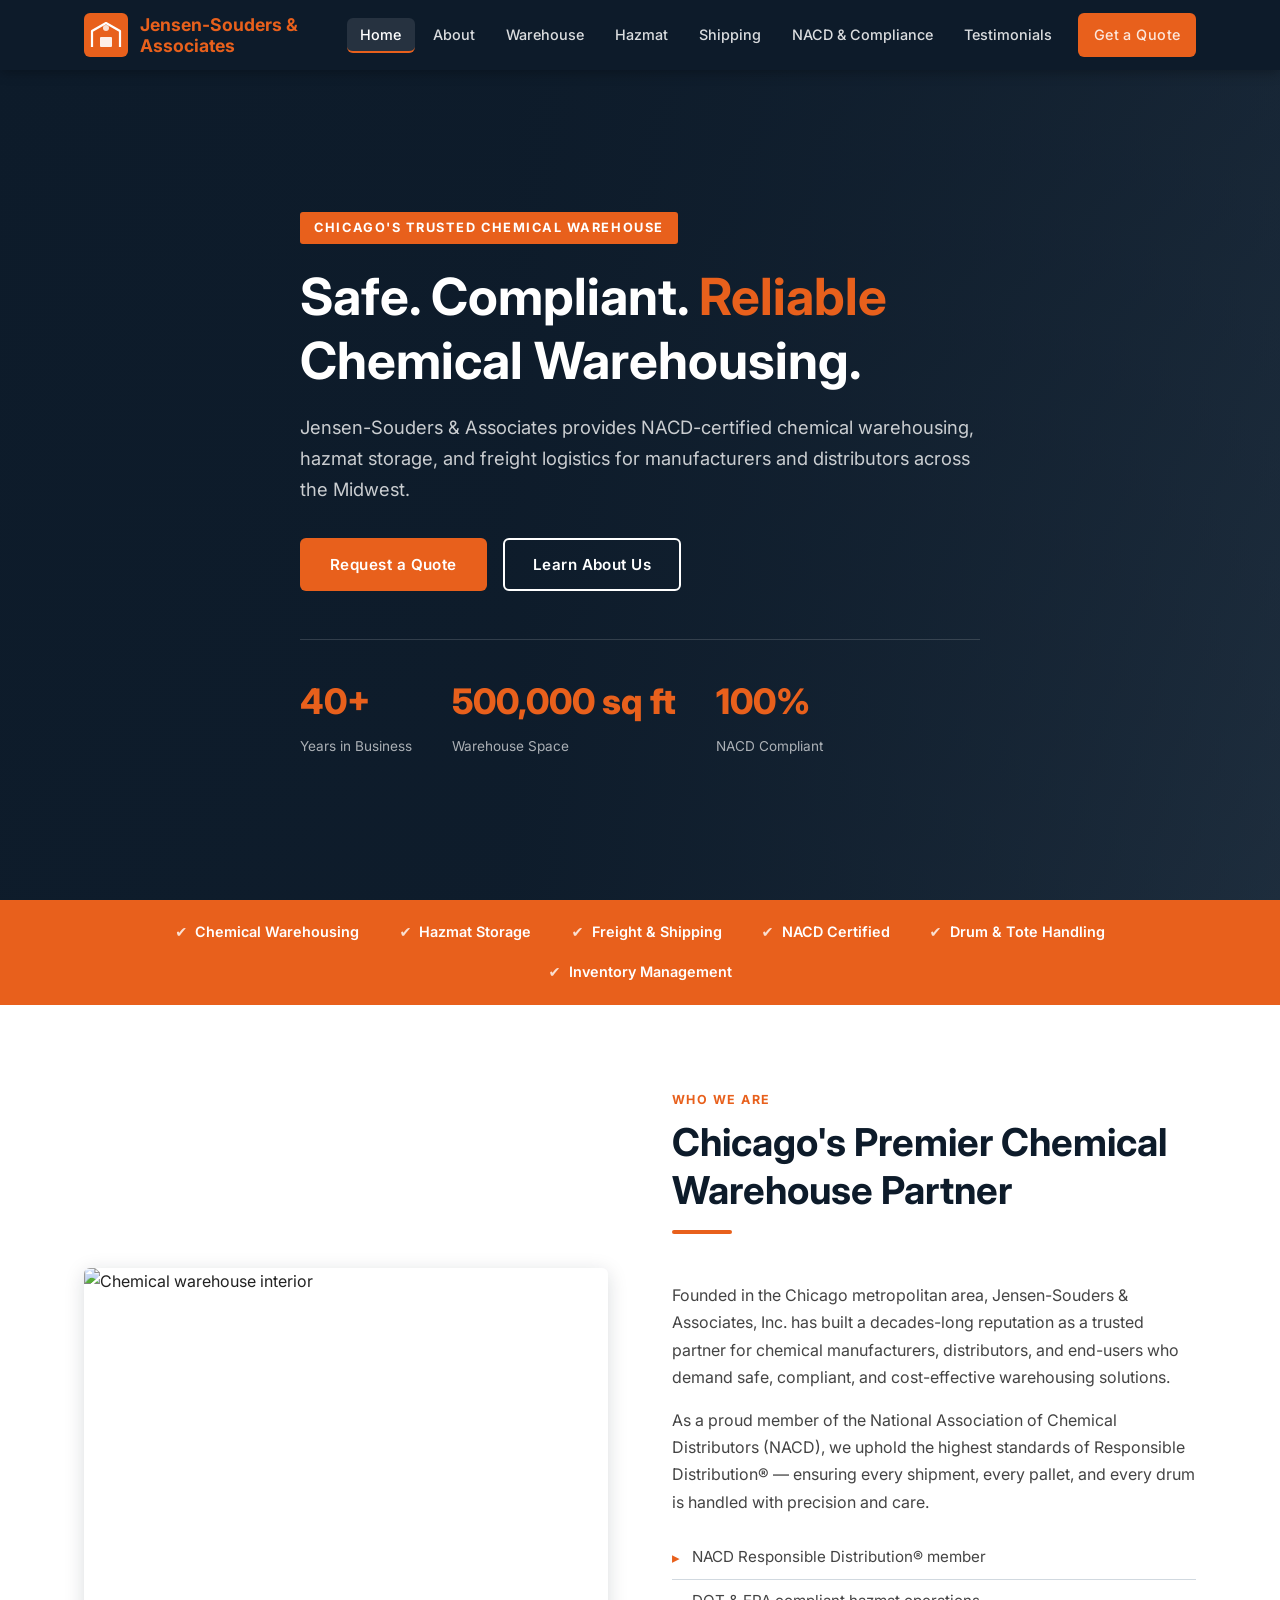
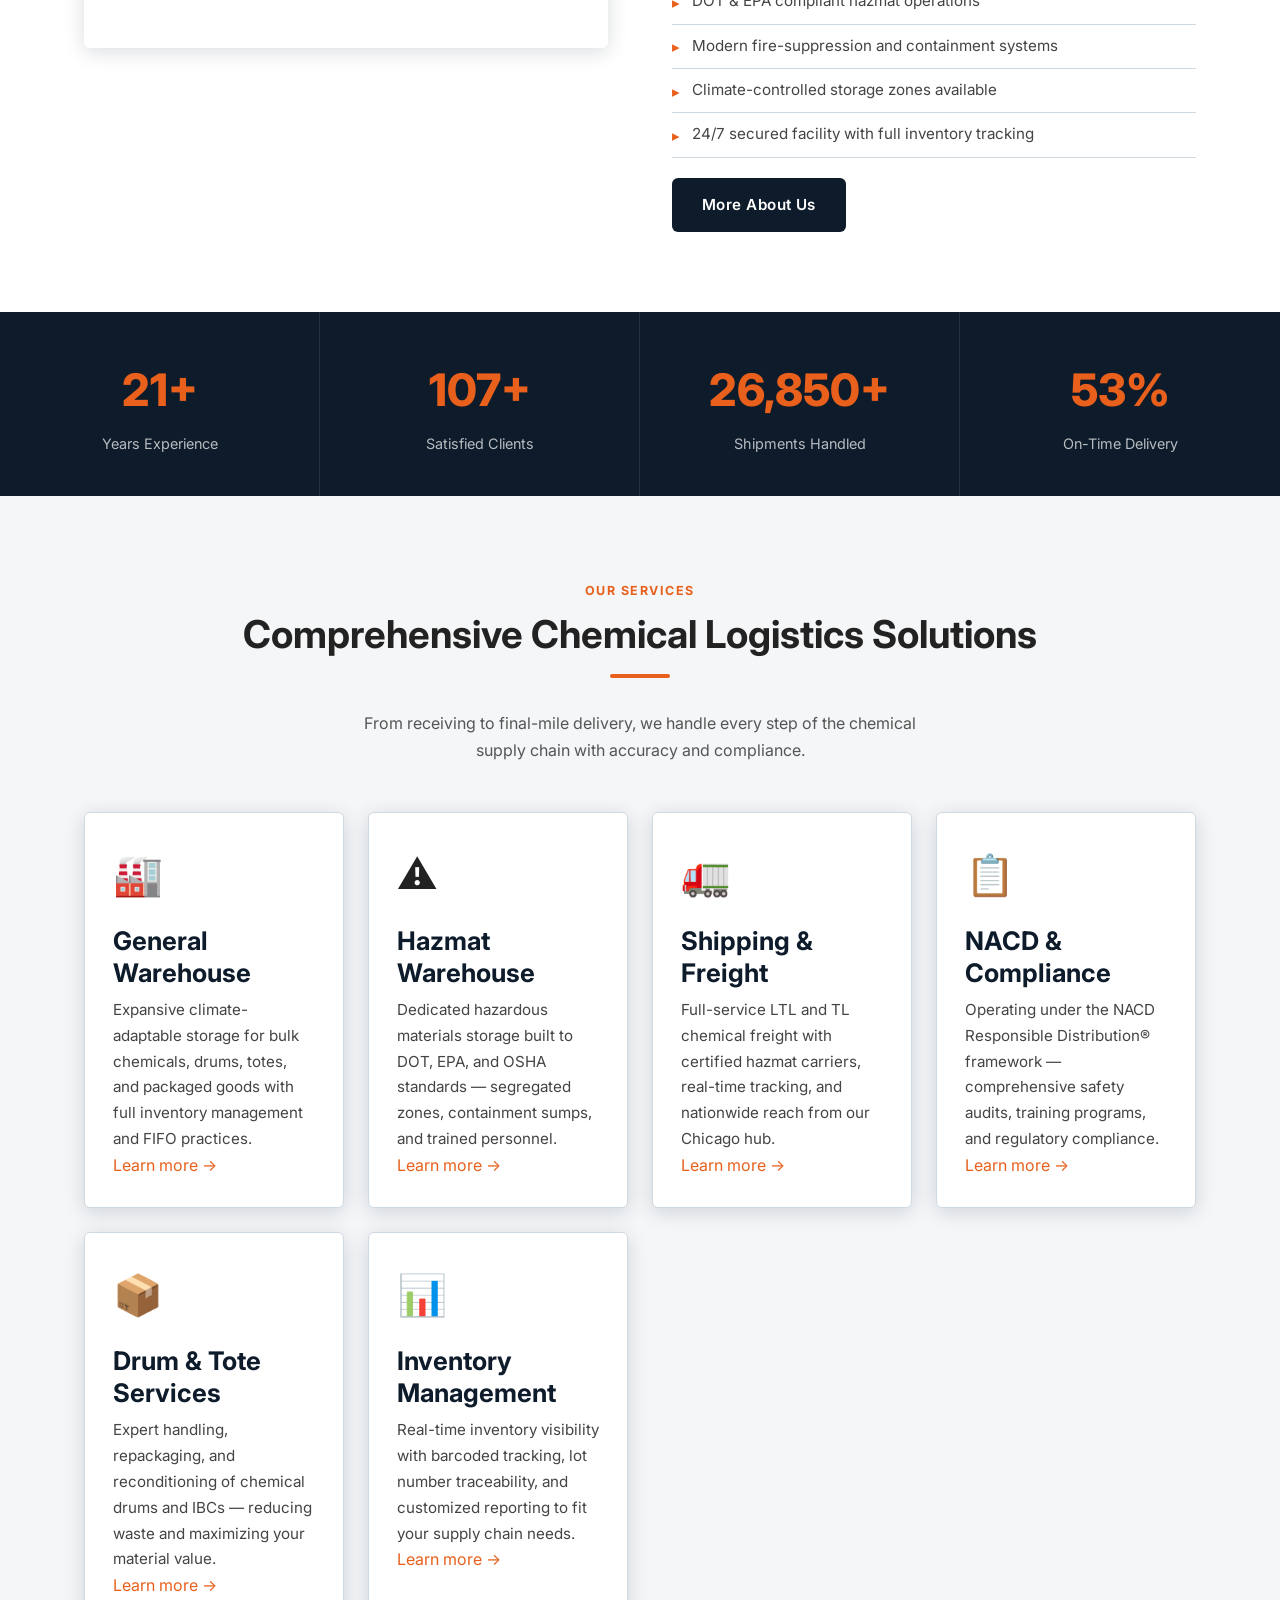
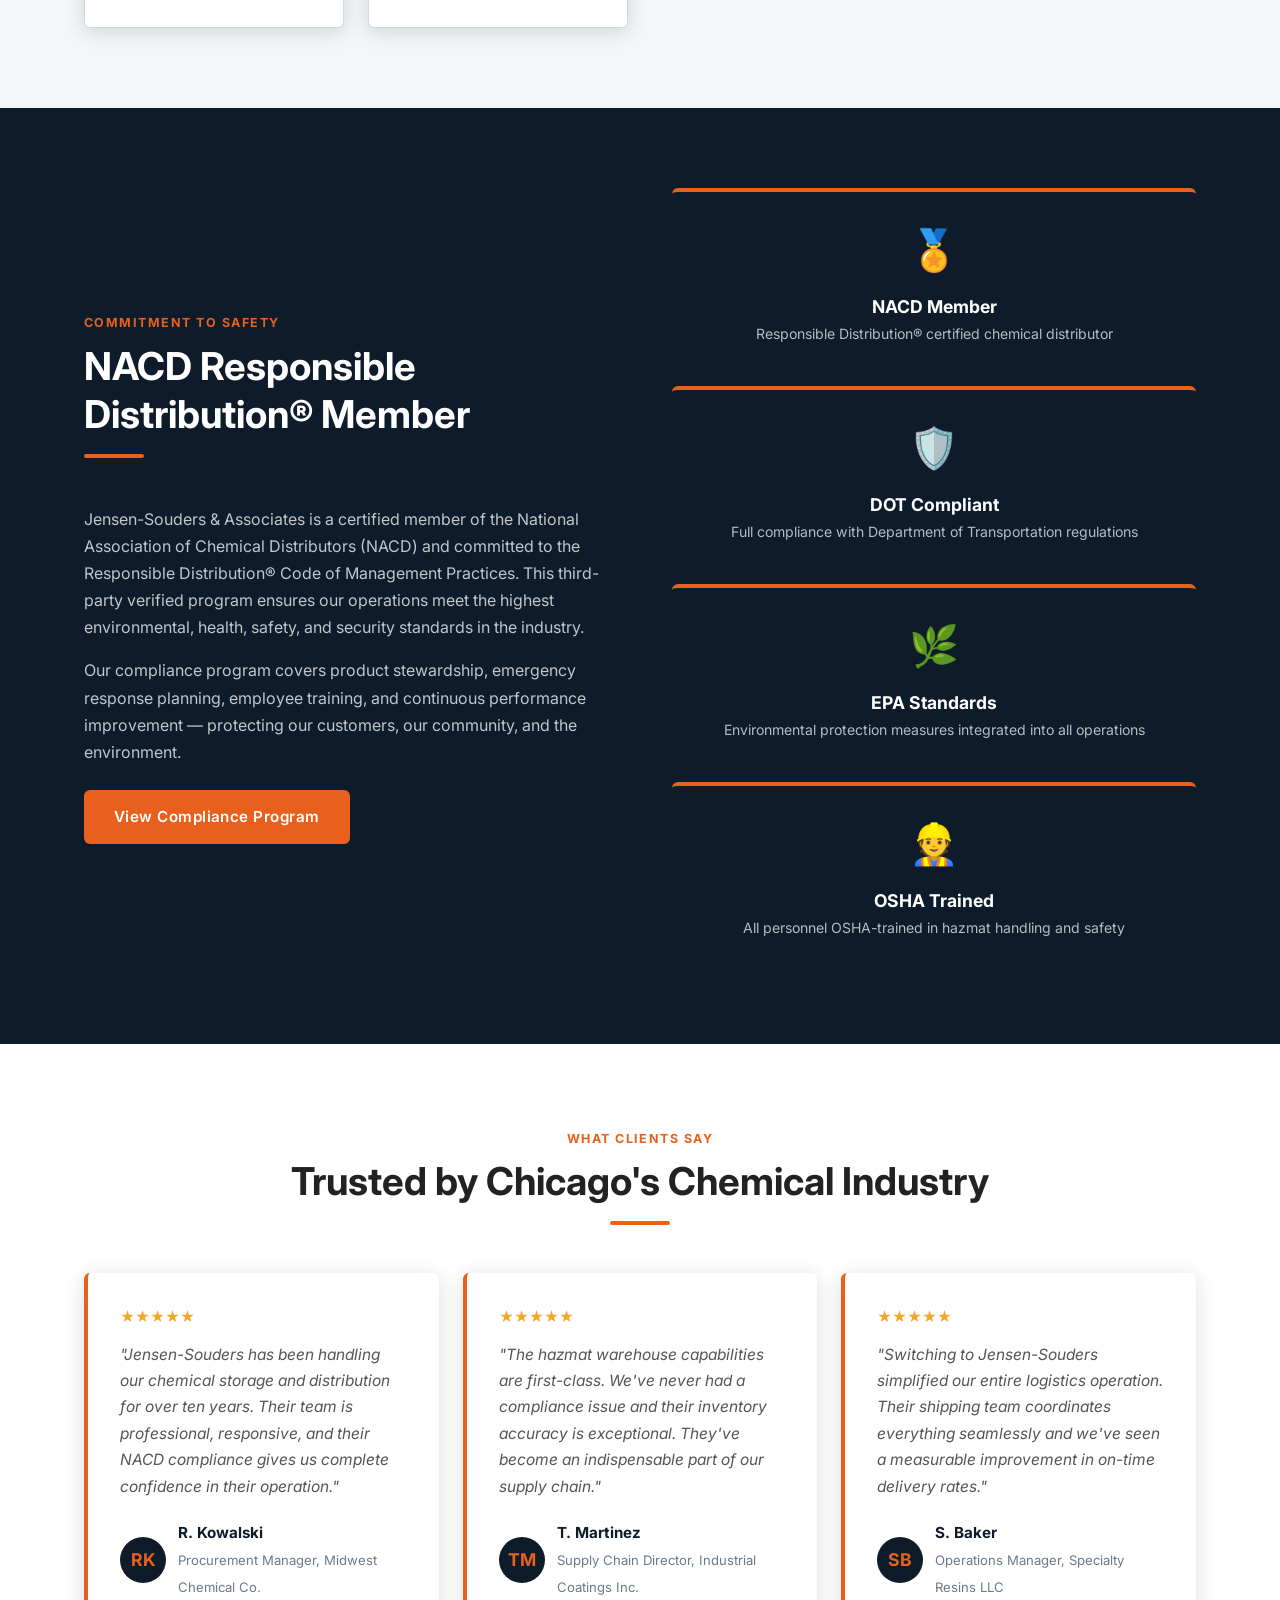
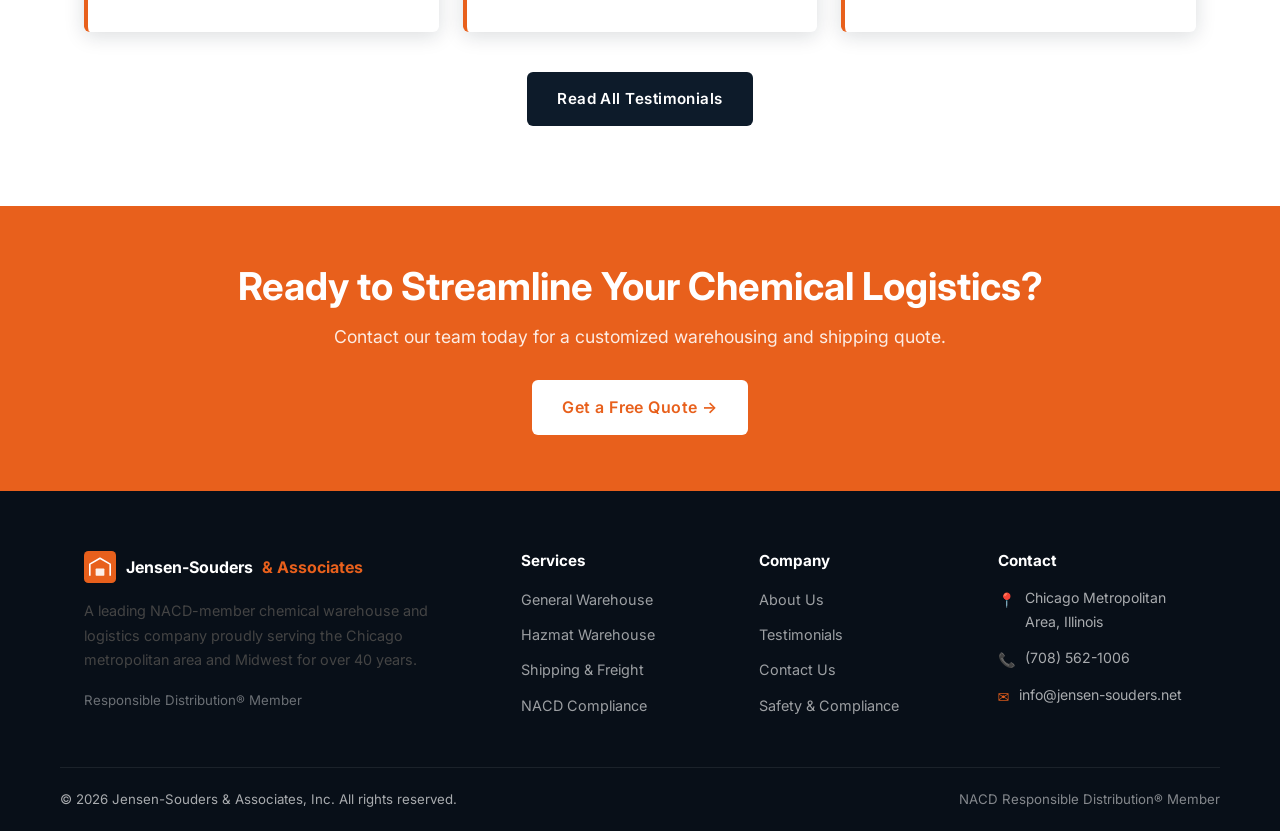
==== index.html @ 84165352 "Build Jensen-Souders & Associates multi-page static website Full 8-page static HTML/CSS/JS site for " ====
<!DOCTYPE html>
<html lang="en">
<head>
  <meta charset="UTF-8">
  <meta name="viewport" content="width=device-width, initial-scale=1.0">
  <title>Jensen-Souders & Associates, Inc. | Chemical Warehouse – Chicago, IL</title>
  <meta name="description" content="Jensen-Souders & Associates is a leading NACD-member chemical warehouse and distributor serving the Chicago metropolitan area with safe, compliant chemical storage and logistics solutions.">
  <link rel="stylesheet" href="css/styles.css">
  <link rel="preconnect" href="https://fonts.googleapis.com">
  <link href="https://fonts.googleapis.com/css2?family=Inter:wght@400;500;600;700;800&display=swap" rel="stylesheet">
  <style>body{font-family:'Inter',system-ui,sans-serif}</style>
</head>
<body>

<!-- ── NAVIGATION ── -->
<nav id="navbar" aria-label="Main navigation">
  <div class="container nav-inner">
    <a href="index.html" class="nav-logo">
      <svg class="logo-icon" viewBox="0 0 44 44" fill="none" xmlns="http://www.w3.org/2000/svg">
        <rect width="44" height="44" rx="6" fill="#e8601c"/>
        <path d="M8 34V18l14-8 14 8v16" stroke="#fff" stroke-width="2.2" stroke-linejoin="round"/>
        <rect x="16" y="24" width="12" height="10" rx="1" fill="#fff" opacity=".9"/>
        <circle cx="22" cy="15" r="3" fill="#fff" opacity=".8"/>
      </svg>
      <span>Jensen-Souders <span>&amp; Associates</span></span>
    </a>
    <ul class="nav-links">
      <li><a href="index.html" class="active">Home</a></li>
      <li><a href="about.html">About</a></li>
      <li><a href="warehouse.html">Warehouse</a></li>
      <li><a href="hazmat-warehouse.html">Hazmat</a></li>
      <li><a href="shipping.html">Shipping</a></li>
      <li><a href="nacd-compliance.html">NACD &amp; Compliance</a></li>
      <li><a href="testimonials.html">Testimonials</a></li>
      <li><a href="contact.html" class="btn btn-orange nav-cta">Get a Quote</a></li>
    </ul>
    <button class="nav-toggle" aria-label="Toggle navigation" aria-expanded="false">
      <span></span><span></span><span></span>
    </button>
  </div>
</nav>

<!-- ── HERO ── -->
<section class="hero">
  <div class="hero-bg"></div>
  <div class="hero-overlay"></div>
  <div class="container">
    <div class="hero-content">
      <span class="hero-eyebrow">Chicago's Trusted Chemical Warehouse</span>
      <h1>Safe. Compliant. <em>Reliable</em> Chemical Warehousing.</h1>
      <p>Jensen-Souders & Associates provides NACD-certified chemical warehousing, hazmat storage, and freight logistics for manufacturers and distributors across the Midwest.</p>
      <div class="hero-buttons">
        <a href="contact.html" class="btn btn-orange">Request a Quote</a>
        <a href="about.html" class="btn btn-outline">Learn About Us</a>
      </div>
      <div class="hero-stats">
        <div class="hero-stat">
          <div class="num" data-count="40" data-suffix="+">0+</div>
          <div class="label">Years in Business</div>
        </div>
        <div class="hero-stat">
          <div class="num" data-count="500000" data-suffix=" sq ft">0 sq ft</div>
          <div class="label">Warehouse Space</div>
        </div>
        <div class="hero-stat">
          <div class="num" data-count="100" data-suffix="%">0%</div>
          <div class="label">NACD Compliant</div>
        </div>
      </div>
    </div>
  </div>
</section>

<!-- ── SERVICES STRIP ── -->
<div class="services-strip">
  <div class="container">
    <ul>
      <li>Chemical Warehousing</li>
      <li>Hazmat Storage</li>
      <li>Freight &amp; Shipping</li>
      <li>NACD Certified</li>
      <li>Drum &amp; Tote Handling</li>
      <li>Inventory Management</li>
    </ul>
  </div>
</div>

<!-- ── ABOUT INTRO ── -->
<section class="section-pad">
  <div class="container">
    <div class="feature-split">
      <div class="feature-image fade-up">
        <img src="https://images.unsplash.com/photo-1530435460869-d13625c69bbf?w=800&q=80" alt="Chemical warehouse interior" loading="lazy">
      </div>
      <div class="feature-content fade-up">
        <div class="section-header">
          <span class="eyebrow">Who We Are</span>
          <h2>Chicago's Premier Chemical Warehouse Partner</h2>
          <div class="divider divider-left"></div>
        </div>
        <p>Founded in the Chicago metropolitan area, Jensen-Souders & Associates, Inc. has built a decades-long reputation as a trusted partner for chemical manufacturers, distributors, and end-users who demand safe, compliant, and cost-effective warehousing solutions.</p>
        <p>As a proud member of the National Association of Chemical Distributors (NACD), we uphold the highest standards of Responsible Distribution® — ensuring every shipment, every pallet, and every drum is handled with precision and care.</p>
        <ul class="feature-list">
          <li>NACD Responsible Distribution® member</li>
          <li>DOT &amp; EPA compliant hazmat operations</li>
          <li>Modern fire-suppression and containment systems</li>
          <li>Climate-controlled storage zones available</li>
          <li>24/7 secured facility with full inventory tracking</li>
        </ul>
        <a href="about.html" class="btn btn-navy">More About Us</a>
      </div>
    </div>
  </div>
</section>

<!-- ── STATS BAR ── -->
<div class="bg-navy stats-bar section-pad-sm" style="padding:0">
  <div class="stat-item fade-up">
    <div class="num" data-count="40" data-suffix="+">0+</div>
    <div class="label">Years Experience</div>
  </div>
  <div class="stat-item fade-up">
    <div class="num" data-count="200" data-suffix="+">0+</div>
    <div class="label">Satisfied Clients</div>
  </div>
  <div class="stat-item fade-up">
    <div class="num" data-count="50000" data-suffix="+">0+</div>
    <div class="label">Shipments Handled</div>
  </div>
  <div class="stat-item fade-up">
    <div class="num" data-count="99" data-suffix="%">0%</div>
    <div class="label">On-Time Delivery</div>
  </div>
</div>

<!-- ── SERVICES ── -->
<section class="section-pad bg-light">
  <div class="container">
    <div class="section-header centered fade-up">
      <span class="eyebrow">Our Services</span>
      <h2>Comprehensive Chemical Logistics Solutions</h2>
      <div class="divider"></div>
      <p style="max-width:580px;margin:0 auto;color:#555">From receiving to final-mile delivery, we handle every step of the chemical supply chain with accuracy and compliance.</p>
    </div>
    <div class="card-grid card-grid-3">
      <div class="card fade-up">
        <div class="card-body">
          <div class="card-icon">🏭</div>
          <h3>General Warehouse</h3>
          <p>Expansive climate-adaptable storage for bulk chemicals, drums, totes, and packaged goods with full inventory management and FIFO practices.</p>
          <a href="warehouse.html">Learn more →</a>
        </div>
      </div>
      <div class="card fade-up">
        <div class="card-body">
          <div class="card-icon">⚠️</div>
          <h3>Hazmat Warehouse</h3>
          <p>Dedicated hazardous materials storage built to DOT, EPA, and OSHA standards — segregated zones, containment sumps, and trained personnel.</p>
          <a href="hazmat-warehouse.html">Learn more →</a>
        </div>
      </div>
      <div class="card fade-up">
        <div class="card-body">
          <div class="card-icon">🚛</div>
          <h3>Shipping &amp; Freight</h3>
          <p>Full-service LTL and TL chemical freight with certified hazmat carriers, real-time tracking, and nationwide reach from our Chicago hub.</p>
          <a href="shipping.html">Learn more →</a>
        </div>
      </div>
      <div class="card fade-up">
        <div class="card-body">
          <div class="card-icon">📋</div>
          <h3>NACD &amp; Compliance</h3>
          <p>Operating under the NACD Responsible Distribution® framework — comprehensive safety audits, training programs, and regulatory compliance.</p>
          <a href="nacd-compliance.html">Learn more →</a>
        </div>
      </div>
      <div class="card fade-up">
        <div class="card-body">
          <div class="card-icon">📦</div>
          <h3>Drum &amp; Tote Services</h3>
          <p>Expert handling, repackaging, and reconditioning of chemical drums and IBCs — reducing waste and maximizing your material value.</p>
          <a href="warehouse.html">Learn more →</a>
        </div>
      </div>
      <div class="card fade-up">
        <div class="card-body">
          <div class="card-icon">📊</div>
          <h3>Inventory Management</h3>
          <p>Real-time inventory visibility with barcoded tracking, lot number traceability, and customized reporting to fit your supply chain needs.</p>
          <a href="contact.html">Learn more →</a>
        </div>
      </div>
    </div>
  </div>
</section>

<!-- ── NACD HIGHLIGHT ── -->
<section class="section-pad bg-navy">
  <div class="container">
    <div class="feature-split">
      <div class="feature-content fade-up">
        <div class="section-header">
          <span class="eyebrow" style="color:var(--orange)">Commitment to Safety</span>
          <h2 style="color:#fff">NACD Responsible Distribution® Member</h2>
          <div class="divider divider-left"></div>
        </div>
        <p style="color:rgba(255,255,255,.75)">Jensen-Souders & Associates is a certified member of the National Association of Chemical Distributors (NACD) and committed to the Responsible Distribution® Code of Management Practices. This third-party verified program ensures our operations meet the highest environmental, health, safety, and security standards in the industry.</p>
        <p style="color:rgba(255,255,255,.75)">Our compliance program covers product stewardship, emergency response planning, employee training, and continuous performance improvement — protecting our customers, our community, and the environment.</p>
        <a href="nacd-compliance.html" class="btn btn-orange" style="margin-top:.5rem">View Compliance Program</a>
      </div>
      <div class="card-grid card-grid-2 fade-up" style="gap:1rem">
        <div class="cert-badge">
          <div class="icon">🏅</div>
          <h4>NACD Member</h4>
          <p>Responsible Distribution® certified chemical distributor</p>
        </div>
        <div class="cert-badge">
          <div class="icon">🛡️</div>
          <h4>DOT Compliant</h4>
          <p>Full compliance with Department of Transportation regulations</p>
        </div>
        <div class="cert-badge">
          <div class="icon">🌿</div>
          <h4>EPA Standards</h4>
          <p>Environmental protection measures integrated into all operations</p>
        </div>
        <div class="cert-badge">
          <div class="icon">👷</div>
          <h4>OSHA Trained</h4>
          <p>All personnel OSHA-trained in hazmat handling and safety</p>
        </div>
      </div>
    </div>
  </div>
</section>

<!-- ── TESTIMONIALS PREVIEW ── -->
<section class="section-pad">
  <div class="container">
    <div class="section-header centered fade-up">
      <span class="eyebrow">What Clients Say</span>
      <h2>Trusted by Chicago's Chemical Industry</h2>
      <div class="divider"></div>
    </div>
    <div class="testimonial-grid">
      <div class="testimonial-card fade-up">
        <div class="stars">★★★★★</div>
        <p>"Jensen-Souders has been handling our chemical storage and distribution for over ten years. Their team is professional, responsive, and their NACD compliance gives us complete confidence in their operation."</p>
        <div class="testimonial-author">
          <div class="author-avatar">RK</div>
          <div class="author-info">
            <strong>R. Kowalski</strong>
            <span>Procurement Manager, Midwest Chemical Co.</span>
          </div>
        </div>
      </div>
      <div class="testimonial-card fade-up">
        <div class="stars">★★★★★</div>
        <p>"The hazmat warehouse capabilities are first-class. We've never had a compliance issue and their inventory accuracy is exceptional. They've become an indispensable part of our supply chain."</p>
        <div class="testimonial-author">
          <div class="author-avatar">TM</div>
          <div class="author-info">
            <strong>T. Martinez</strong>
            <span>Supply Chain Director, Industrial Coatings Inc.</span>
          </div>
        </div>
      </div>
      <div class="testimonial-card fade-up">
        <div class="stars">★★★★★</div>
        <p>"Switching to Jensen-Souders simplified our entire logistics operation. Their shipping team coordinates everything seamlessly and we've seen a measurable improvement in on-time delivery rates."</p>
        <div class="testimonial-author">
          <div class="author-avatar">SB</div>
          <div class="author-info">
            <strong>S. Baker</strong>
            <span>Operations Manager, Specialty Resins LLC</span>
          </div>
        </div>
      </div>
    </div>
    <div style="text-align:center;margin-top:2.5rem">
      <a href="testimonials.html" class="btn btn-navy">Read All Testimonials</a>
    </div>
  </div>
</section>

<!-- ── CTA BANNER ── -->
<section style="background:var(--orange);padding:56px 0">
  <div class="container text-center">
    <h2 style="color:#fff;margin-bottom:.75rem">Ready to Streamline Your Chemical Logistics?</h2>
    <p style="color:rgba(255,255,255,.88);font-size:1.1rem;margin-bottom:1.75rem">Contact our team today for a customized warehousing and shipping quote.</p>
    <a href="contact.html" class="btn" style="background:#fff;color:var(--orange);font-size:1rem">Get a Free Quote →</a>
  </div>
</section>

<!-- ── FOOTER ── -->
<footer>
  <div class="footer-main">
    <div class="container">
      <div class="footer-grid">
        <div class="footer-brand">
          <div class="footer-logo">
            <svg width="32" height="32" viewBox="0 0 44 44" fill="none"><rect width="44" height="44" rx="6" fill="#e8601c"/><path d="M8 34V18l14-8 14 8v16" stroke="#fff" stroke-width="2.2" stroke-linejoin="round"/><rect x="16" y="24" width="12" height="10" rx="1" fill="#fff" opacity=".9"/></svg>
            Jensen-Souders <span>&amp; Associates</span>
          </div>
          <p>A leading NACD-member chemical warehouse and logistics company proudly serving the Chicago metropolitan area and Midwest for over 40 years.</p>
          <p style="font-size:.83rem;color:rgba(255,255,255,.4)">Responsible Distribution® Member</p>
        </div>
        <div class="footer-col">
          <h4>Services</h4>
          <ul>
            <li><a href="warehouse.html">General Warehouse</a></li>
            <li><a href="hazmat-warehouse.html">Hazmat Warehouse</a></li>
            <li><a href="shipping.html">Shipping &amp; Freight</a></li>
            <li><a href="nacd-compliance.html">NACD Compliance</a></li>
          </ul>
        </div>
        <div class="footer-col">
          <h4>Company</h4>
          <ul>
            <li><a href="about.html">About Us</a></li>
            <li><a href="testimonials.html">Testimonials</a></li>
            <li><a href="contact.html">Contact Us</a></li>
            <li><a href="nacd-compliance.html">Safety &amp; Compliance</a></li>
          </ul>
        </div>
        <div class="footer-col">
          <h4>Contact</h4>
          <div class="footer-contact-item"><span class="ico">📍</span><span>Chicago Metropolitan Area, Illinois</span></div>
          <div class="footer-contact-item"><span class="ico">📞</span><span>(708) 562-1006</span></div>
          <div class="footer-contact-item"><span class="ico">✉️</span><span>info@jensen-souders.net</span></div>
        </div>
      </div>
    </div>
  </div>
  <div class="container footer-bottom">
    <span>&copy; <span id="yr"></span> Jensen-Souders &amp; Associates, Inc. All rights reserved.</span>
    <span><a href="nacd-compliance.html">NACD Responsible Distribution® Member</a></span>
  </div>
</footer>

<button id="back-to-top" aria-label="Back to top">↑</button>

<script src="js/main.js"></script>
<script>document.getElementById('yr').textContent = new Date().getFullYear();</script>
</body>
</html>
---- css/styles.css ----
/* ============================================================
   Jensen-Souders & Associates – Main Stylesheet
   Palette: Navy #0d1b2a | Steel #2e3f50 | Orange #e8601c | Light #f4f6f8
   ============================================================ */

:root {
  --navy:   #0d1b2a;
  --steel:  #2e3f50;
  --orange: #e8601c;
  --orange-dark: #c04e14;
  --light:  #f4f6f8;
  --white:  #ffffff;
  --gray:   #6c7a89;
  --border: #d1d9e0;
  --shadow: 0 4px 20px rgba(13,27,42,.15);
  --radius: 6px;
  --transition: .25s ease;
}

/* ── Reset ── */
*, *::before, *::after { box-sizing: border-box; margin: 0; padding: 0; }
html { scroll-behavior: smooth; font-size: 16px; }
body { font-family: 'Segoe UI', system-ui, -apple-system, sans-serif; color: #222; background: #fff; line-height: 1.7; }
img { max-width: 100%; display: block; }
a { color: var(--orange); text-decoration: none; transition: color var(--transition); }
a:hover { color: var(--orange-dark); }
ul { list-style: none; }

/* ── Typography ── */
h1,h2,h3,h4 { line-height: 1.25; font-weight: 700; }
h1 { font-size: clamp(2rem,5vw,3.2rem); }
h2 { font-size: clamp(1.6rem,3.5vw,2.4rem); }
h3 { font-size: clamp(1.2rem,2.5vw,1.6rem); }
h4 { font-size: 1.1rem; }
p  { margin-bottom: 1rem; color: #444; }

/* ── Utility ── */
.container { max-width: 1160px; margin: 0 auto; padding: 0 1.5rem; }
.section-pad { padding: 80px 0; }
.section-pad-sm { padding: 56px 0; }
.text-center { text-align: center; }
.text-orange { color: var(--orange); }
.bg-navy  { background: var(--navy);  color: var(--white); }
.bg-steel { background: var(--steel); color: var(--white); }
.bg-light { background: var(--light); }
.divider { width: 60px; height: 4px; background: var(--orange); margin: 16px auto 32px; border-radius: 2px; }
.divider-left { margin-left: 0; }

.btn {
  display: inline-block;
  padding: .75rem 1.75rem;
  border-radius: var(--radius);
  font-weight: 600;
  font-size: .95rem;
  letter-spacing: .03em;
  transition: all var(--transition);
  cursor: pointer;
  border: 2px solid transparent;
}
.btn-orange { background: var(--orange); color: #fff; }
.btn-orange:hover { background: var(--orange-dark); color: #fff; transform: translateY(-2px); box-shadow: 0 6px 20px rgba(232,96,28,.35); }
.btn-outline { background: transparent; border-color: #fff; color: #fff; }
.btn-outline:hover { background: #fff; color: var(--navy); transform: translateY(-2px); }
.btn-navy { background: var(--navy); color: #fff; }
.btn-navy:hover { background: var(--steel); color: #fff; }

/* ── NAVIGATION ── */
#navbar {
  position: fixed; top: 0; left: 0; right: 0; z-index: 1000;
  background: var(--navy);
  box-shadow: 0 2px 12px rgba(0,0,0,.3);
  transition: background var(--transition);
}
.nav-inner {
  display: flex; align-items: center; justify-content: space-between;
  height: 70px;
}
.nav-logo {
  display: flex; align-items: center; gap: .75rem;
  color: #fff; font-weight: 700; font-size: 1.1rem; line-height: 1.2;
}
.nav-logo span { color: var(--orange); }
.logo-icon { width: 44px; height: 44px; flex-shrink: 0; }

.nav-links {
  display: flex; align-items: center; gap: .25rem;
}
.nav-links a {
  color: rgba(255,255,255,.85);
  padding: .5rem .85rem;
  border-radius: var(--radius);
  font-size: .9rem;
  font-weight: 500;
  transition: all var(--transition);
  white-space: nowrap;
}
.nav-links a:hover,
.nav-links a.active { color: #fff; background: rgba(255,255,255,.1); }
.nav-links a.active { border-bottom: 2px solid var(--orange); }

.nav-cta { margin-left: .5rem; }

/* Hamburger */
.nav-toggle {
  display: none;
  flex-direction: column; justify-content: center; gap: 5px;
  width: 36px; height: 36px; cursor: pointer; background: none; border: none;
}
.nav-toggle span {
  display: block; width: 24px; height: 2px; background: #fff;
  transition: all var(--transition); border-radius: 2px;
}
.nav-toggle.open span:nth-child(1) { transform: translateY(7px) rotate(45deg); }
.nav-toggle.open span:nth-child(2) { opacity: 0; }
.nav-toggle.open span:nth-child(3) { transform: translateY(-7px) rotate(-45deg); }

/* ── HERO ── */
.hero {
  position: relative; min-height: 100vh;
  display: flex; align-items: center;
  background: linear-gradient(135deg, var(--navy) 0%, var(--steel) 100%);
  overflow: hidden;
  padding-top: 70px;
}
.hero-bg {
  position: absolute; inset: 0;
  background:
    url('https://images.unsplash.com/photo-1586528116311-ad8dd3c8310d?w=1600&q=80') center/cover no-repeat;
  opacity: .18;
}
.hero-overlay {
  position: absolute; inset: 0;
  background: linear-gradient(to right, rgba(13,27,42,.95) 40%, rgba(13,27,42,.5));
}
.hero-content {
  position: relative; z-index: 1;
  max-width: 680px;
}
.hero-eyebrow {
  display: inline-block;
  background: var(--orange); color: #fff;
  font-size: .8rem; font-weight: 700; letter-spacing: .12em; text-transform: uppercase;
  padding: .3rem .9rem; border-radius: 3px; margin-bottom: 1.25rem;
}
.hero h1 { color: #fff; margin-bottom: 1.25rem; }
.hero h1 em { color: var(--orange); font-style: normal; }
.hero p { color: rgba(255,255,255,.78); font-size: 1.15rem; margin-bottom: 2rem; }
.hero-buttons { display: flex; flex-wrap: wrap; gap: 1rem; }
.hero-stats {
  display: flex; gap: 2.5rem; margin-top: 3rem;
  border-top: 1px solid rgba(255,255,255,.15); padding-top: 2rem;
  flex-wrap: wrap;
}
.hero-stat .num { color: var(--orange); font-size: 2.2rem; font-weight: 800; }
.hero-stat .label { color: rgba(255,255,255,.65); font-size: .85rem; margin-top: .15rem; }

/* ── SERVICES STRIP ── */
.services-strip {
  background: var(--orange);
  padding: 20px 0;
}
.services-strip ul {
  display: flex; flex-wrap: wrap; justify-content: center; gap: 1rem 2.5rem;
}
.services-strip li {
  color: #fff; font-weight: 600; font-size: .9rem;
  display: flex; align-items: center; gap: .5rem;
}
.services-strip li::before { content: '✔'; opacity: .8; }

/* ── SECTION HEADERS ── */
.section-header { margin-bottom: 48px; }
.section-header.centered { text-align: center; }
.section-header .eyebrow {
  display: inline-block; color: var(--orange);
  font-size: .78rem; font-weight: 700; letter-spacing: .12em;
  text-transform: uppercase; margin-bottom: .5rem;
}

/* ── CARDS ── */
.card-grid { display: grid; gap: 1.5rem; }
.card-grid-2 { grid-template-columns: repeat(auto-fit, minmax(280px,1fr)); }
.card-grid-3 { grid-template-columns: repeat(auto-fit, minmax(240px,1fr)); }
.card-grid-4 { grid-template-columns: repeat(auto-fit, minmax(200px,1fr)); }

.card {
  background: #fff; border-radius: var(--radius);
  box-shadow: var(--shadow); border: 1px solid var(--border);
  transition: transform var(--transition), box-shadow var(--transition);
  overflow: hidden;
}
.card:hover { transform: translateY(-4px); box-shadow: 0 12px 36px rgba(13,27,42,.18); }
.card-body { padding: 1.75rem; }
.card-icon { font-size: 2.5rem; margin-bottom: 1rem; }
.card h3 { color: var(--navy); margin-bottom: .5rem; }
.card p { margin-bottom: 0; font-size: .95rem; }

.card-img img { width: 100%; height: 200px; object-fit: cover; }

/* ── FEATURE SPLIT ── */
.feature-split { display: grid; grid-template-columns: 1fr 1fr; gap: 4rem; align-items: center; }
.feature-split.reverse { direction: rtl; }
.feature-split.reverse > * { direction: ltr; }
.feature-image { border-radius: var(--radius); overflow: hidden; box-shadow: var(--shadow); }
.feature-image img { width: 100%; height: 380px; object-fit: cover; }
.feature-content h2 { color: var(--navy); margin-bottom: .75rem; }
.feature-list { margin: 1.25rem 0; }
.feature-list li {
  padding: .5rem 0;
  border-bottom: 1px solid var(--border);
  display: flex; align-items: flex-start; gap: .75rem;
  font-size: .95rem; color: #444;
}
.feature-list li::before { content: '▸'; color: var(--orange); flex-shrink: 0; margin-top: .1rem; }

/* ── STATS BAR ── */
.stats-bar { display: grid; grid-template-columns: repeat(auto-fit, minmax(160px,1fr)); gap: 0; }
.stat-item { padding: 2.5rem 1.5rem; text-align: center; border-right: 1px solid rgba(255,255,255,.1); }
.stat-item:last-child { border-right: none; }
.stat-item .num { font-size: 2.8rem; font-weight: 800; color: var(--orange); }
.stat-item .label { color: rgba(255,255,255,.7); font-size: .9rem; margin-top: .25rem; }

/* ── TESTIMONIALS ── */
.testimonial-grid { display: grid; gap: 1.5rem; grid-template-columns: repeat(auto-fit, minmax(300px,1fr)); }
.testimonial-card {
  background: #fff; border-radius: var(--radius);
  box-shadow: var(--shadow); padding: 2rem; border-left: 4px solid var(--orange);
  transition: transform var(--transition);
}
.testimonial-card:hover { transform: translateY(-3px); }
.testimonial-card p { font-style: italic; color: #555; margin-bottom: 1.25rem; font-size: .97rem; }
.testimonial-author { display: flex; align-items: center; gap: .75rem; }
.author-avatar {
  width: 46px; height: 46px; border-radius: 50%;
  background: var(--navy); color: var(--orange);
  display: flex; align-items: center; justify-content: center;
  font-weight: 700; font-size: 1.1rem; flex-shrink: 0;
}
.author-info strong { display: block; font-size: .95rem; color: var(--navy); }
.author-info span { font-size: .82rem; color: var(--gray); }
.stars { color: #f5a623; font-size: .9rem; margin-bottom: .75rem; }

/* ── CONTACT ── */
.contact-grid { display: grid; grid-template-columns: 1fr 1.4fr; gap: 3rem; }
.contact-info h3 { color: var(--navy); margin-bottom: 1rem; }
.contact-item { display: flex; gap: 1rem; margin-bottom: 1.5rem; }
.contact-icon {
  width: 46px; height: 46px; flex-shrink: 0; border-radius: var(--radius);
  background: var(--navy); color: var(--orange);
  display: flex; align-items: center; justify-content: center; font-size: 1.25rem;
}
.contact-item strong { display: block; color: var(--navy); font-size: .9rem; margin-bottom: .2rem; }
.contact-item p { margin: 0; font-size: .95rem; }

.form-card { background: #fff; border-radius: var(--radius); box-shadow: var(--shadow); padding: 2.25rem; }
.form-row { display: grid; grid-template-columns: 1fr 1fr; gap: 1rem; }
.form-group { margin-bottom: 1.25rem; }
.form-group label { display: block; font-size: .87rem; font-weight: 600; color: var(--navy); margin-bottom: .4rem; }
.form-group input,
.form-group select,
.form-group textarea {
  width: 100%; padding: .7rem 1rem;
  border: 1.5px solid var(--border); border-radius: var(--radius);
  font-size: .95rem; font-family: inherit;
  transition: border-color var(--transition), box-shadow var(--transition);
  background: #fafbfc;
}
.form-group input:focus,
.form-group select:focus,
.form-group textarea:focus {
  outline: none; border-color: var(--orange);
  box-shadow: 0 0 0 3px rgba(232,96,28,.12);
  background: #fff;
}
.form-group textarea { resize: vertical; min-height: 130px; }
.form-success {
  display: none; background: #e8f5e9; border: 1px solid #a5d6a7;
  border-radius: var(--radius); padding: 1rem 1.25rem; color: #2e7d32;
  margin-top: 1rem; font-weight: 500;
}

/* ── NACD / COMPLIANCE ── */
.cert-badge {
  background: var(--navy); color: #fff; border-radius: var(--radius);
  padding: 1.5rem; text-align: center;
  border-top: 4px solid var(--orange);
}
.cert-badge .icon { font-size: 2.5rem; margin-bottom: .75rem; }
.cert-badge h4 { color: var(--white); margin-bottom: .25rem; }
.cert-badge p { color: rgba(255,255,255,.7); font-size: .88rem; margin: 0; }

/* ── PAGE HERO (inner pages) ── */
.page-hero {
  background: linear-gradient(135deg, var(--navy) 0%, var(--steel) 100%);
  padding: 120px 0 64px; position: relative; overflow: hidden;
}
.page-hero::before {
  content: ''; position: absolute; inset: 0;
  background: url('https://images.unsplash.com/photo-1586528116311-ad8dd3c8310d?w=1200&q=60') center/cover no-repeat;
  opacity: .1;
}
.page-hero .container { position: relative; z-index: 1; }
.page-hero h1 { color: #fff; }
.page-hero p { color: rgba(255,255,255,.75); max-width: 600px; font-size: 1.1rem; margin-top: .75rem; }
.breadcrumb { display: flex; gap: .5rem; align-items: center; margin-bottom: 1rem; font-size: .85rem; }
.breadcrumb a { color: rgba(255,255,255,.6); }
.breadcrumb a:hover { color: var(--orange); }
.breadcrumb span { color: rgba(255,255,255,.4); }
.breadcrumb .current { color: var(--orange); }

/* ── ACCORDION ── */
.accordion-item { border: 1px solid var(--border); border-radius: var(--radius); margin-bottom: .75rem; overflow: hidden; }
.accordion-header {
  padding: 1rem 1.25rem; cursor: pointer; display: flex; justify-content: space-between; align-items: center;
  background: var(--light); font-weight: 600; color: var(--navy);
  transition: background var(--transition);
}
.accordion-header:hover { background: #e8ecf0; }
.accordion-header .arrow { transition: transform var(--transition); color: var(--orange); font-size: 1.1rem; }
.accordion-item.open .accordion-header .arrow { transform: rotate(180deg); }
.accordion-body { padding: 0 1.25rem; max-height: 0; overflow: hidden; transition: max-height .35s ease, padding .35s ease; }
.accordion-item.open .accordion-body { max-height: 600px; padding: 1rem 1.25rem 1.25rem; }

/* ── FOOTER ── */
footer {
  background: #080f18;
  color: rgba(255,255,255,.65);
}
.footer-main { padding: 60px 0 40px; }
.footer-grid { display: grid; grid-template-columns: 2fr 1fr 1fr 1fr; gap: 2.5rem; }
.footer-brand p { font-size: .9rem; line-height: 1.7; margin: 1rem 0; }
.footer-logo { display: flex; align-items: center; gap: .6rem; color: #fff; font-weight: 700; font-size: 1rem; }
.footer-logo span { color: var(--orange); }
.footer-col h4 { color: #fff; font-size: .95rem; margin-bottom: 1rem; }
.footer-col ul li { margin-bottom: .5rem; }
.footer-col ul li a { color: rgba(255,255,255,.6); font-size: .9rem; transition: color var(--transition); }
.footer-col ul li a:hover { color: var(--orange); }
.footer-contact-item { display: flex; gap: .6rem; align-items: flex-start; margin-bottom: .75rem; font-size: .88rem; }
.footer-contact-item .ico { color: var(--orange); flex-shrink: 0; margin-top: .1rem; }
.footer-bottom {
  border-top: 1px solid rgba(255,255,255,.08);
  padding: 20px 0; display: flex; justify-content: space-between; align-items: center;
  flex-wrap: wrap; gap: .75rem; font-size: .83rem;
}
.footer-bottom a { color: rgba(255,255,255,.5); }
.footer-bottom a:hover { color: var(--orange); }

/* ── SCROLL ANIMATIONS ── */
.fade-up { opacity: 0; transform: translateY(30px); transition: opacity .6s ease, transform .6s ease; }
.fade-up.visible { opacity: 1; transform: translateY(0); }
.fade-up:nth-child(2) { transition-delay: .1s; }
.fade-up:nth-child(3) { transition-delay: .2s; }
.fade-up:nth-child(4) { transition-delay: .3s; }

/* ── BACK TO TOP ── */
#back-to-top {
  position: fixed; bottom: 2rem; right: 2rem; z-index: 900;
  width: 46px; height: 46px; background: var(--orange); color: #fff;
  border: none; border-radius: 50%; font-size: 1.2rem; cursor: pointer;
  box-shadow: 0 4px 16px rgba(232,96,28,.4);
  opacity: 0; pointer-events: none;
  transition: opacity var(--transition), transform var(--transition);
}
#back-to-top.visible { opacity: 1; pointer-events: auto; }
#back-to-top:hover { transform: translateY(-3px); }

/* ── RESPONSIVE ── */
@media (max-width: 900px) {
  .feature-split { grid-template-columns: 1fr; }
  .feature-split.reverse { direction: ltr; }
  .feature-image img { height: 260px; }
  .contact-grid { grid-template-columns: 1fr; }
  .footer-grid { grid-template-columns: 1fr 1fr; }
}

@media (max-width: 768px) {
  .nav-links { display: none; flex-direction: column; position: absolute; top: 70px; left: 0; right: 0; background: var(--navy); padding: 1rem 1.5rem 1.5rem; gap: .25rem; }
  .nav-links.open { display: flex; }
  .nav-toggle { display: flex; }
  .nav-cta { display: none; }
  .hero-stats { gap: 1.5rem; }
  .form-row { grid-template-columns: 1fr; }
  .stats-bar { grid-template-columns: 1fr 1fr; }
  .stat-item { border-right: none; border-bottom: 1px solid rgba(255,255,255,.1); }
  .stat-item:nth-child(even) { border-right: none; }
}

@media (max-width: 560px) {
  .section-pad { padding: 56px 0; }
  .footer-grid { grid-template-columns: 1fr; }
  .footer-bottom { flex-direction: column; text-align: center; }
  .hero-buttons { flex-direction: column; }
  .hero-stats { flex-direction: column; gap: 1rem; }
}
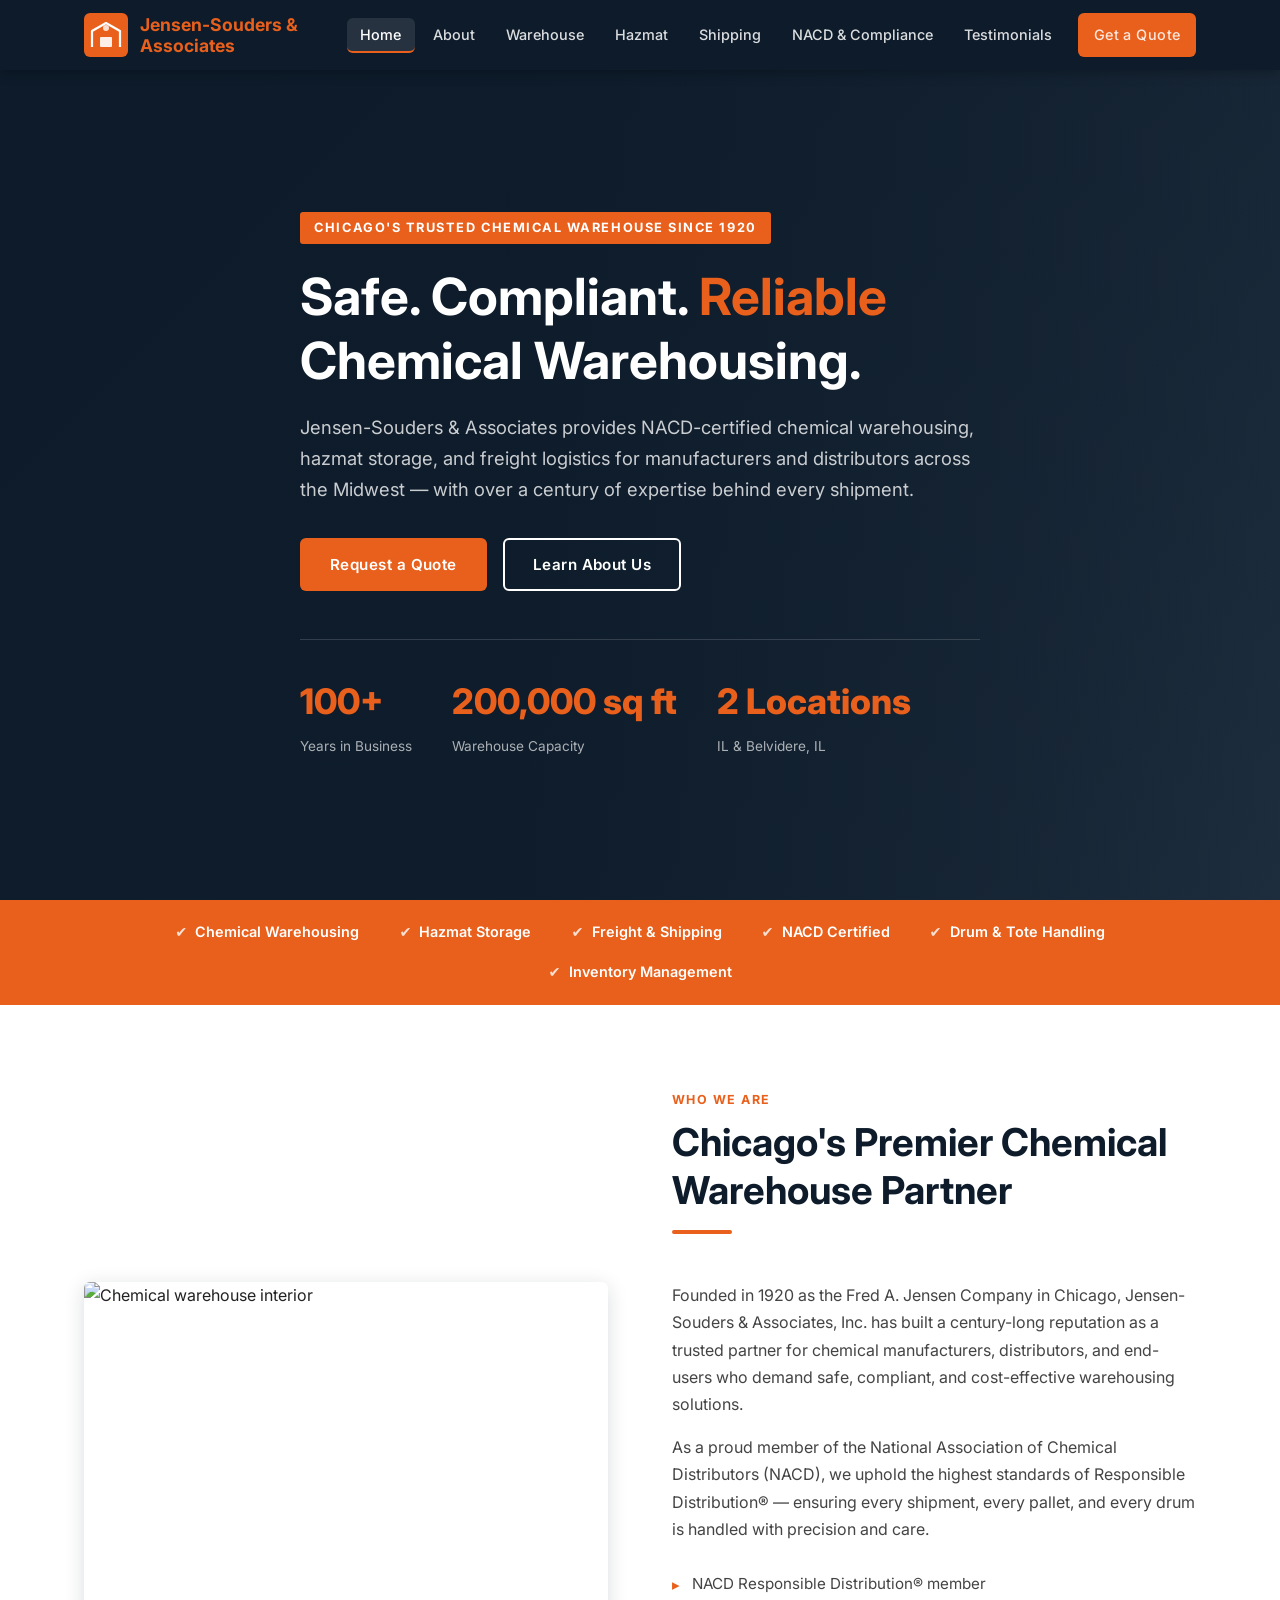
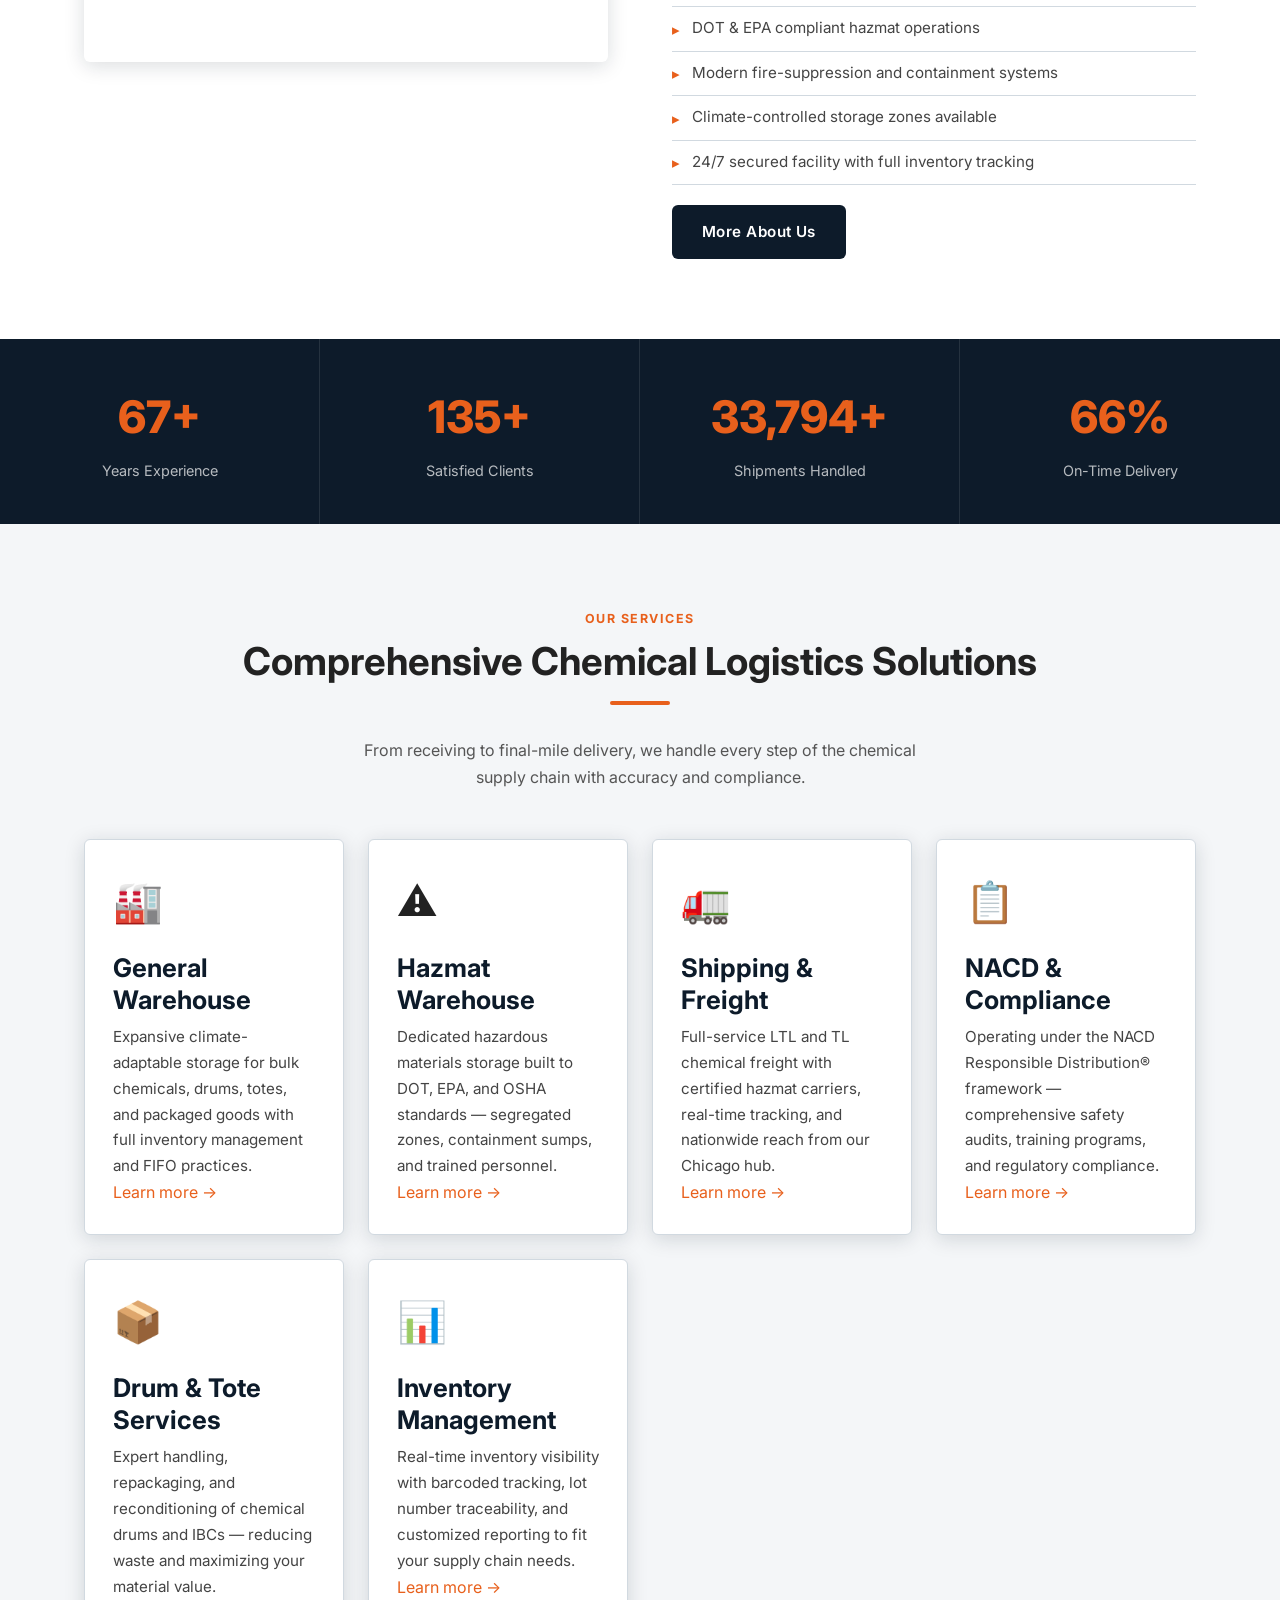
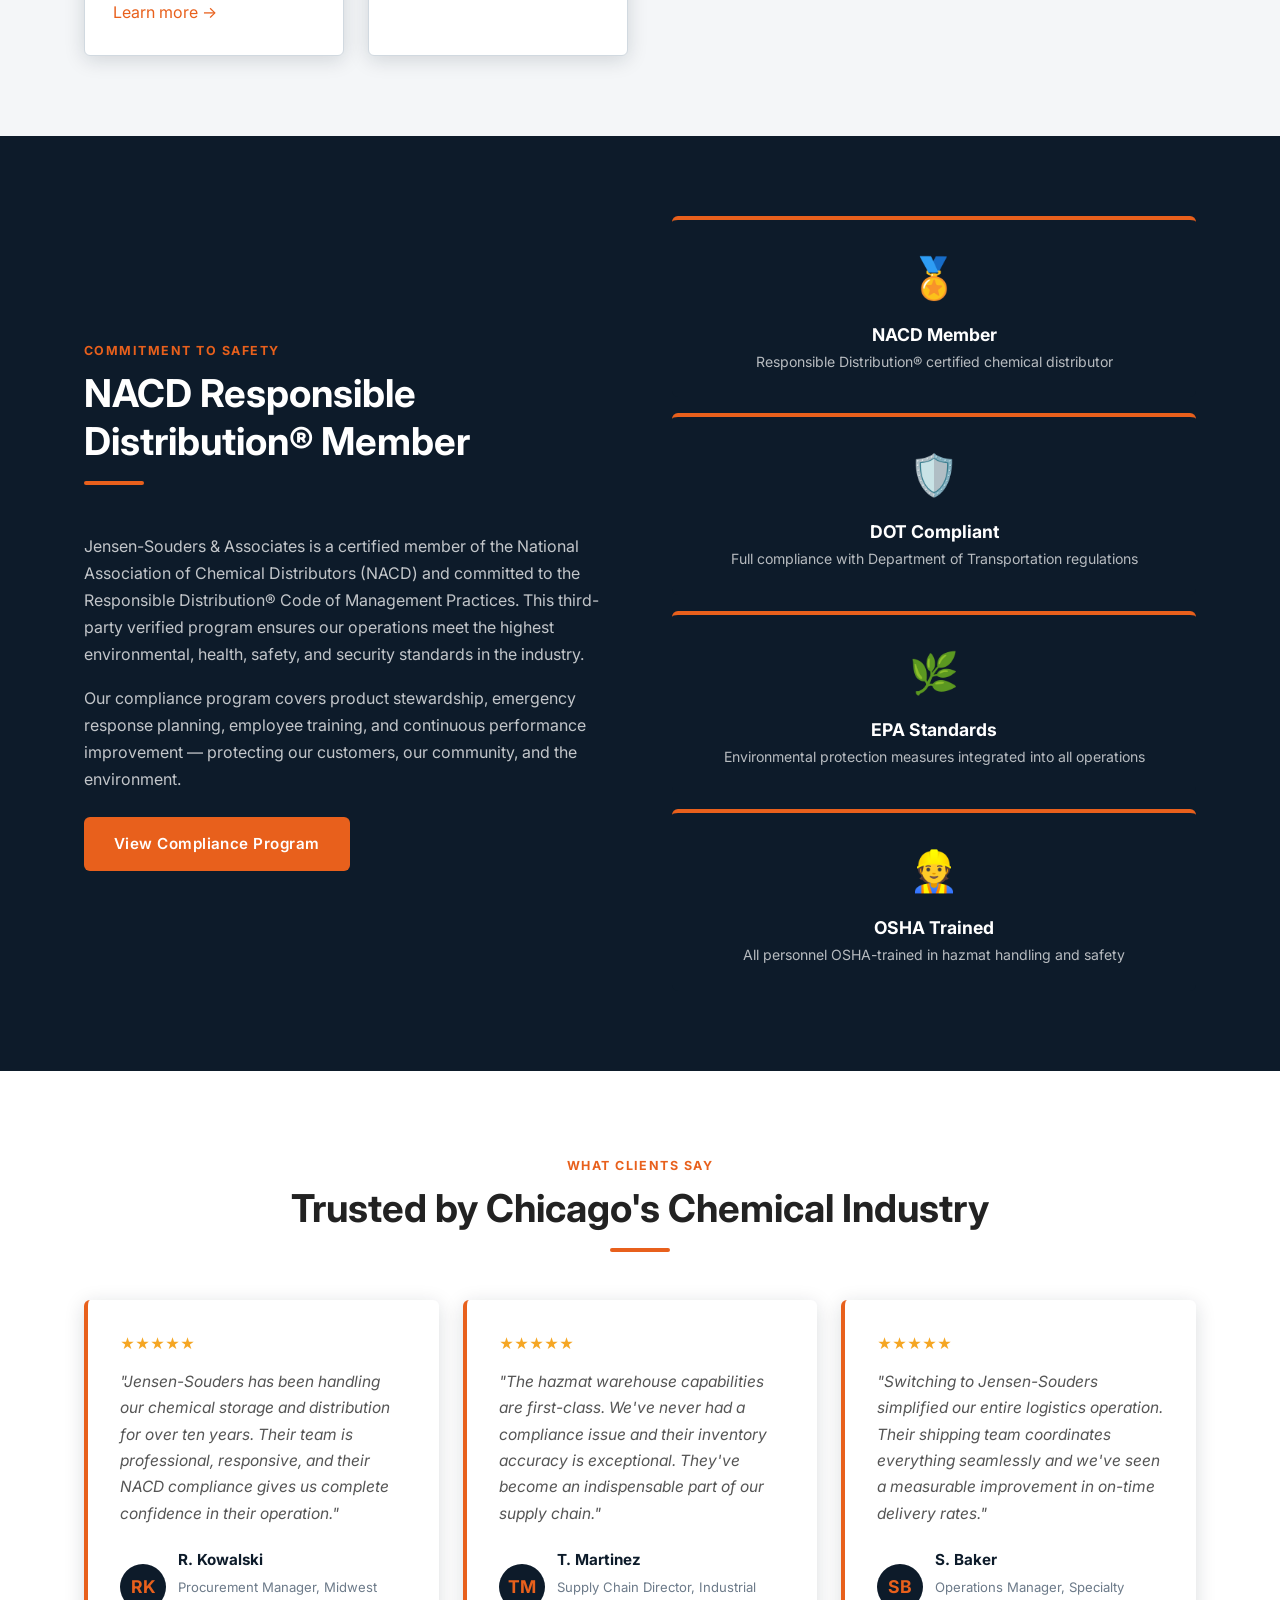
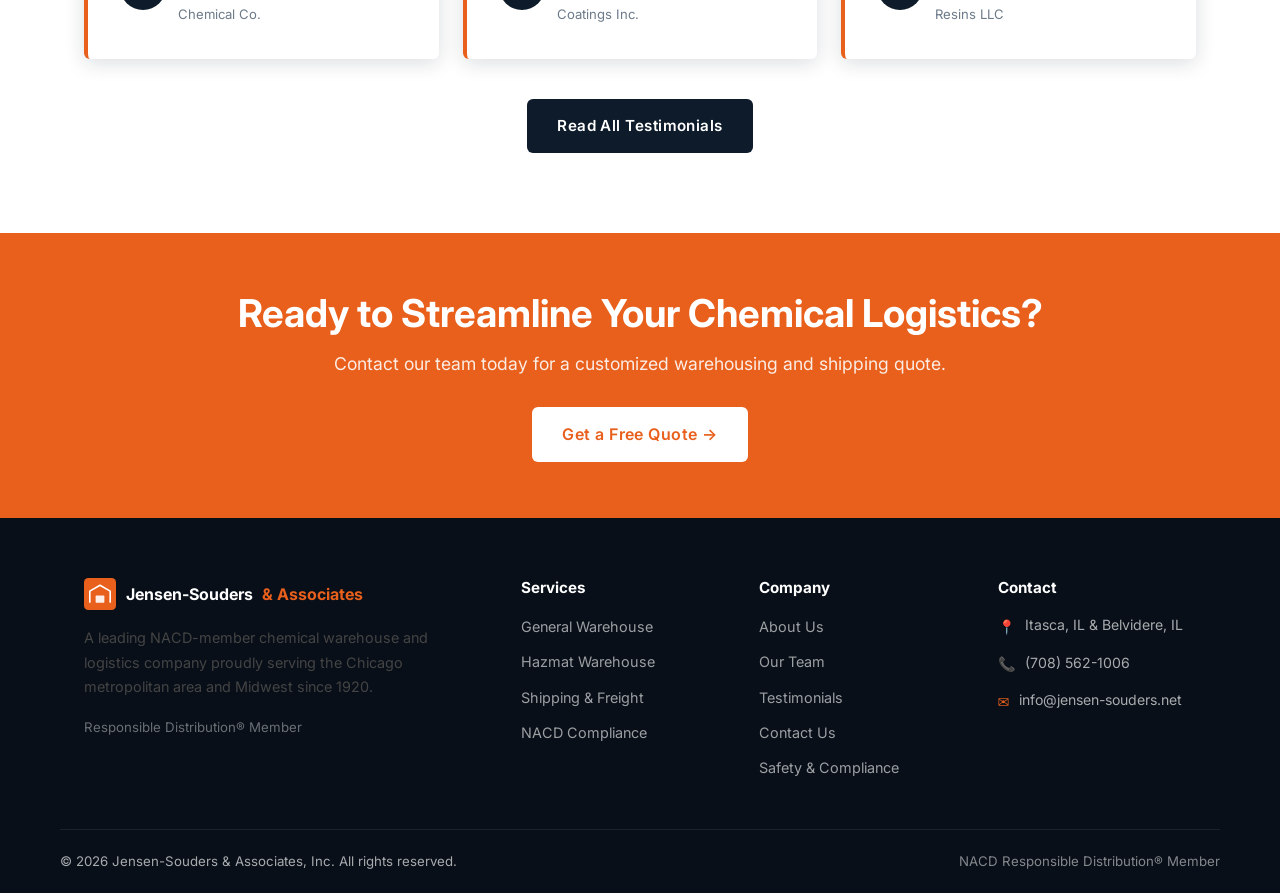
==== commit a659753b: "Add real company history, mission statement, team, and facility data - about.html: Full rewrite with" ====
--- a/index.html
+++ b/index.html
@@ -46,25 +46,25 @@
   <div class="hero-overlay"></div>
   <div class="container">
     <div class="hero-content">
-      <span class="hero-eyebrow">Chicago's Trusted Chemical Warehouse</span>
+      <span class="hero-eyebrow">Chicago's Trusted Chemical Warehouse Since 1920</span>
       <h1>Safe. Compliant. <em>Reliable</em> Chemical Warehousing.</h1>
-      <p>Jensen-Souders & Associates provides NACD-certified chemical warehousing, hazmat storage, and freight logistics for manufacturers and distributors across the Midwest.</p>
+      <p>Jensen-Souders & Associates provides NACD-certified chemical warehousing, hazmat storage, and freight logistics for manufacturers and distributors across the Midwest — with over a century of expertise behind every shipment.</p>
       <div class="hero-buttons">
         <a href="contact.html" class="btn btn-orange">Request a Quote</a>
         <a href="about.html" class="btn btn-outline">Learn About Us</a>
       </div>
       <div class="hero-stats">
         <div class="hero-stat">
-          <div class="num" data-count="40" data-suffix="+">0+</div>
+          <div class="num" data-count="100" data-suffix="+">0+</div>
           <div class="label">Years in Business</div>
         </div>
         <div class="hero-stat">
-          <div class="num" data-count="500000" data-suffix=" sq ft">0 sq ft</div>
-          <div class="label">Warehouse Space</div>
+          <div class="num" data-count="200000" data-suffix=" sq ft">0 sq ft</div>
+          <div class="label">Warehouse Capacity</div>
         </div>
         <div class="hero-stat">
-          <div class="num" data-count="100" data-suffix="%">0%</div>
-          <div class="label">NACD Compliant</div>
+          <div class="num" data-count="2" data-suffix=" Locations">0</div>
+          <div class="label">IL &amp; Belvidere, IL</div>
         </div>
       </div>
     </div>
@@ -98,7 +98,7 @@
           <h2>Chicago's Premier Chemical Warehouse Partner</h2>
           <div class="divider divider-left"></div>
         </div>
-        <p>Founded in the Chicago metropolitan area, Jensen-Souders & Associates, Inc. has built a decades-long reputation as a trusted partner for chemical manufacturers, distributors, and end-users who demand safe, compliant, and cost-effective warehousing solutions.</p>
+        <p>Founded in 1920 as the Fred A. Jensen Company in Chicago, Jensen-Souders & Associates, Inc. has built a century-long reputation as a trusted partner for chemical manufacturers, distributors, and end-users who demand safe, compliant, and cost-effective warehousing solutions.</p>
         <p>As a proud member of the National Association of Chemical Distributors (NACD), we uphold the highest standards of Responsible Distribution® — ensuring every shipment, every pallet, and every drum is handled with precision and care.</p>
         <ul class="feature-list">
           <li>NACD Responsible Distribution® member</li>
@@ -116,7 +116,7 @@
 <!-- ── STATS BAR ── -->
 <div class="bg-navy stats-bar section-pad-sm" style="padding:0">
   <div class="stat-item fade-up">
-    <div class="num" data-count="40" data-suffix="+">0+</div>
+    <div class="num" data-count="100" data-suffix="+">0+</div>
     <div class="label">Years Experience</div>
   </div>
   <div class="stat-item fade-up">
@@ -303,7 +303,7 @@
             <svg width="32" height="32" viewBox="0 0 44 44" fill="none"><rect width="44" height="44" rx="6" fill="#e8601c"/><path d="M8 34V18l14-8 14 8v16" stroke="#fff" stroke-width="2.2" stroke-linejoin="round"/><rect x="16" y="24" width="12" height="10" rx="1" fill="#fff" opacity=".9"/></svg>
             Jensen-Souders <span>&amp; Associates</span>
           </div>
-          <p>A leading NACD-member chemical warehouse and logistics company proudly serving the Chicago metropolitan area and Midwest for over 40 years.</p>
+          <p>A leading NACD-member chemical warehouse and logistics company proudly serving the Chicago metropolitan area and Midwest since 1920.</p>
           <p style="font-size:.83rem;color:rgba(255,255,255,.4)">Responsible Distribution® Member</p>
         </div>
         <div class="footer-col">
@@ -319,6 +319,7 @@
           <h4>Company</h4>
           <ul>
             <li><a href="about.html">About Us</a></li>
+            <li><a href="about.html#team">Our Team</a></li>
             <li><a href="testimonials.html">Testimonials</a></li>
             <li><a href="contact.html">Contact Us</a></li>
             <li><a href="nacd-compliance.html">Safety &amp; Compliance</a></li>
@@ -326,7 +327,7 @@
         </div>
         <div class="footer-col">
           <h4>Contact</h4>
-          <div class="footer-contact-item"><span class="ico">📍</span><span>Chicago Metropolitan Area, Illinois</span></div>
+          <div class="footer-contact-item"><span class="ico">📍</span><span>Itasca, IL &amp; Belvidere, IL</span></div>
           <div class="footer-contact-item"><span class="ico">📞</span><span>(708) 562-1006</span></div>
           <div class="footer-contact-item"><span class="ico">✉️</span><span>info@jensen-souders.net</span></div>
         </div>
--- a/css/styles.css
+++ b/css/styles.css
@@ -364,6 +364,67 @@
 #back-to-top.visible { opacity: 1; pointer-events: auto; }
 #back-to-top:hover { transform: translateY(-3px); }
 
+/* ── TIMELINE ── */
+.timeline { position: relative; padding-left: 2rem; }
+.timeline::before {
+  content: ''; position: absolute; left: 0; top: 0; bottom: 0;
+  width: 3px; background: linear-gradient(to bottom, var(--orange), var(--navy));
+  border-radius: 2px;
+}
+.timeline-item { position: relative; padding-bottom: 2rem; }
+.timeline-item:last-child { padding-bottom: 0; }
+.timeline-dot {
+  position: absolute; left: -2.55rem; top: .35rem;
+  width: 14px; height: 14px; border-radius: 50%;
+  background: var(--orange); border: 3px solid #fff;
+  box-shadow: 0 0 0 2px var(--orange);
+}
+.timeline-year {
+  display: inline-block; background: var(--orange); color: #fff;
+  font-size: .78rem; font-weight: 700; letter-spacing: .08em;
+  padding: .2rem .65rem; border-radius: 3px; margin-bottom: .4rem;
+}
+.timeline-item h4 { color: var(--navy); margin-bottom: .2rem; font-size: 1rem; }
+.timeline-item p { margin: 0; font-size: .92rem; color: #555; }
+.timeline-item ul { margin: .3rem 0 0 1rem; font-size: .92rem; color: #555; }
+.timeline-item ul li { list-style: disc; margin-bottom: .1rem; }
+
+/* ── MISSION STATEMENT ── */
+.mission-block {
+  background: var(--navy); border-radius: var(--radius);
+  padding: 2.5rem 3rem; position: relative; overflow: hidden;
+}
+.mission-block::before {
+  content: '\201C'; position: absolute; top: -1rem; left: 1.5rem;
+  font-size: 9rem; color: var(--orange); opacity: .18;
+  font-family: Georgia, serif; line-height: 1;
+}
+.mission-block blockquote {
+  font-size: 1.2rem; font-style: italic; color: rgba(255,255,255,.9);
+  line-height: 1.7; margin: 0 0 1.25rem; position: relative; z-index: 1;
+}
+.mission-attribution { color: var(--orange); font-weight: 700; font-size: .95rem; }
+
+/* ── TEAM CARDS ── */
+.team-grid { display: grid; gap: 1.5rem; grid-template-columns: repeat(auto-fit, minmax(210px, 1fr)); }
+.team-card {
+  background: #fff; border-radius: var(--radius); box-shadow: var(--shadow);
+  border: 1px solid var(--border); overflow: hidden; text-align: center;
+  transition: transform var(--transition), box-shadow var(--transition);
+}
+.team-card:hover { transform: translateY(-4px); box-shadow: 0 12px 36px rgba(13,27,42,.18); }
+.team-avatar {
+  background: linear-gradient(135deg, var(--navy), var(--steel));
+  height: 100px; display: flex; align-items: center; justify-content: center;
+  border-bottom: 3px solid var(--orange);
+}
+.team-avatar .initials {
+  color: var(--orange); font-size: 2rem; font-weight: 800; letter-spacing: .05em;
+}
+.team-info { padding: 1.25rem 1rem; }
+.team-info h3 { color: var(--navy); font-size: 1rem; margin-bottom: .25rem; }
+.team-info .title { color: var(--orange); font-size: .83rem; font-weight: 600; text-transform: uppercase; letter-spacing: .07em; }
+
 /* ── RESPONSIVE ── */
 @media (max-width: 900px) {
   .feature-split { grid-template-columns: 1fr; }
@@ -371,6 +432,10 @@
   .feature-image img { height: 260px; }
   .contact-grid { grid-template-columns: 1fr; }
   .footer-grid { grid-template-columns: 1fr 1fr; }
+}
+
+@media (max-width: 900px) {
+  .timeline-grid { grid-template-columns: 1fr !important; }
 }
 
 @media (max-width: 768px) {
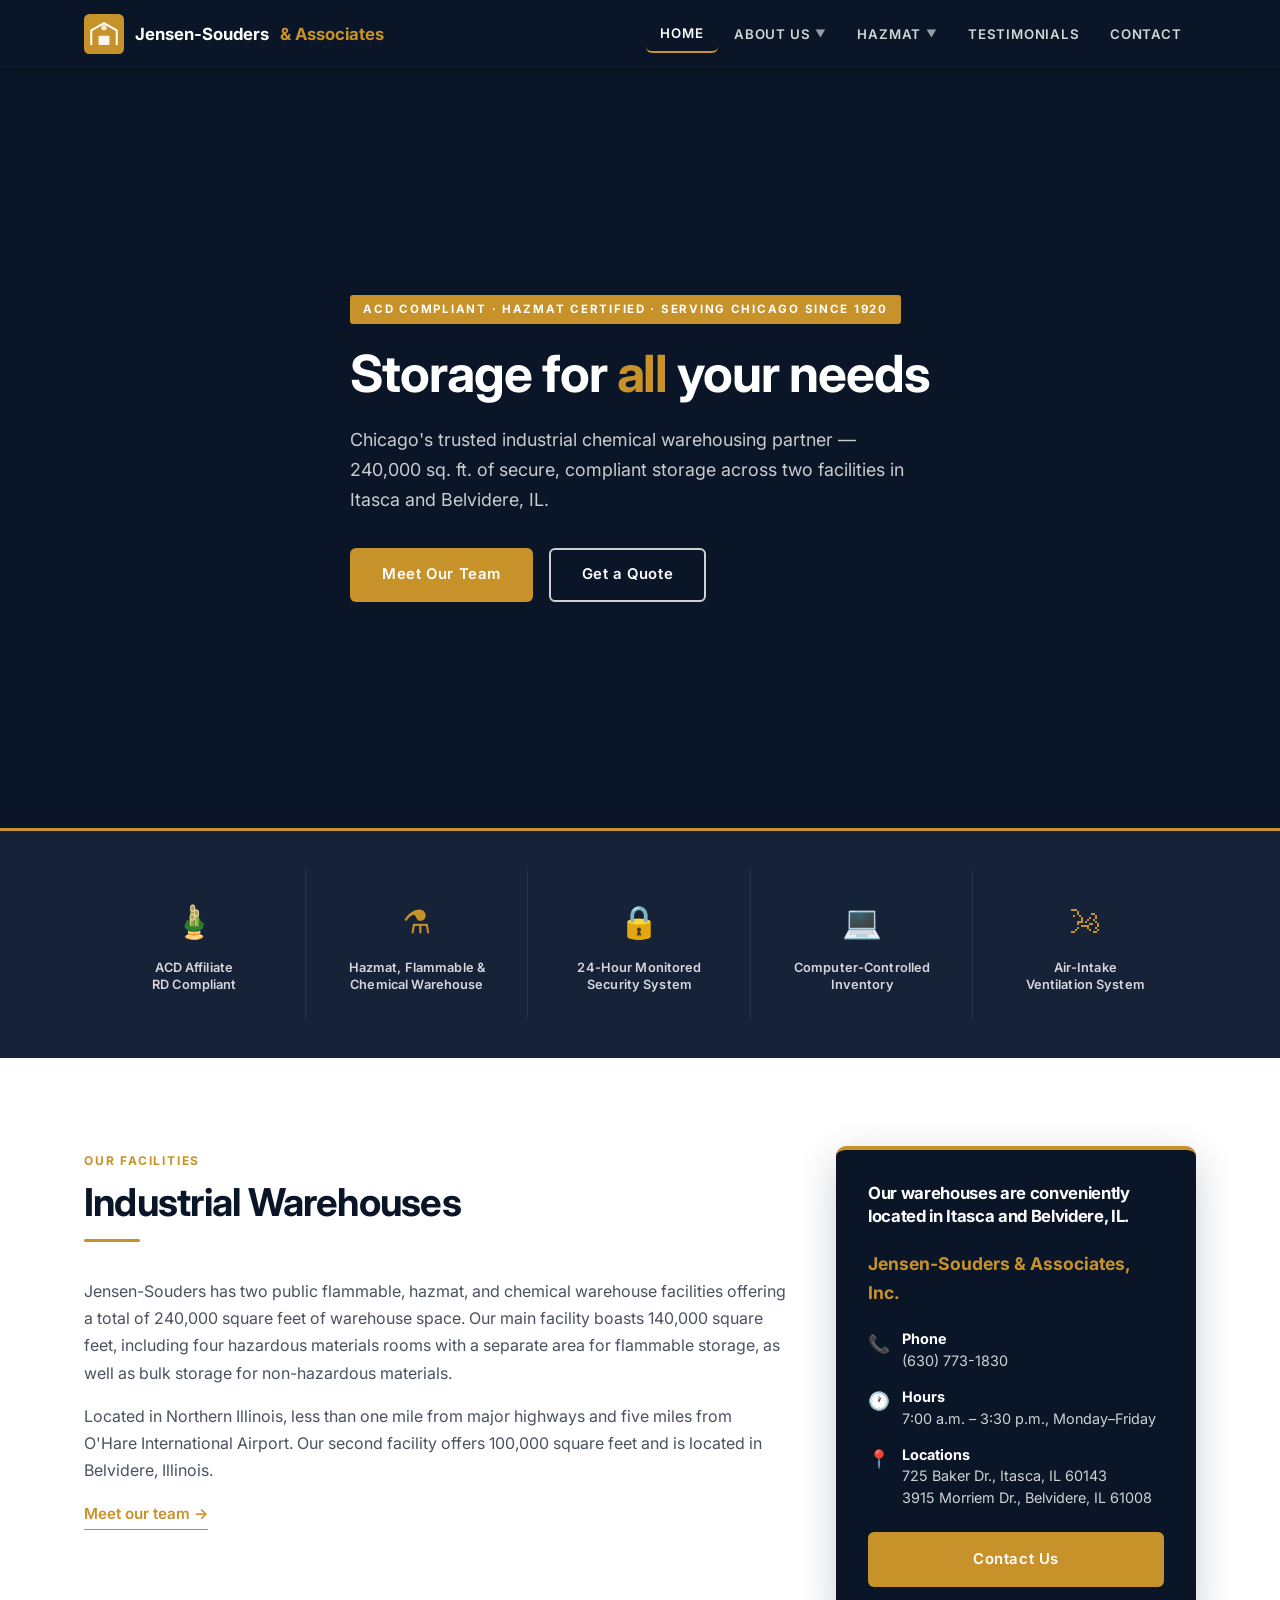
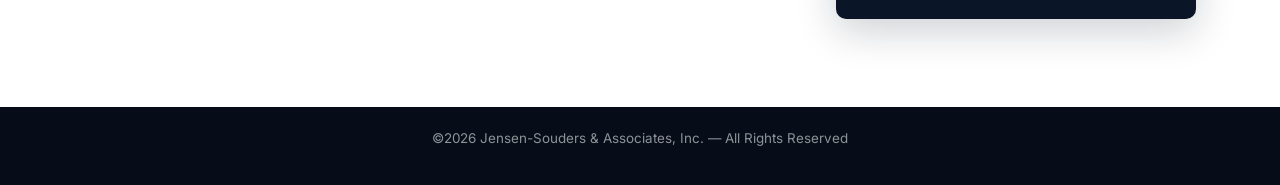
==== commit 325063b1: "Complete site rebuild with new design system and verified content - New navy (#0a1628) + gold (#c892" ====
--- a/index.html
+++ b/index.html
@@ -3,345 +3,151 @@
 <head>
   <meta charset="UTF-8">
   <meta name="viewport" content="width=device-width, initial-scale=1.0">
-  <title>Jensen-Souders & Associates, Inc. | Chemical Warehouse – Chicago, IL</title>
-  <meta name="description" content="Jensen-Souders & Associates is a leading NACD-member chemical warehouse and distributor serving the Chicago metropolitan area with safe, compliant chemical storage and logistics solutions.">
+  <title>Jensen-Souders &amp; Associates, Inc. | Chicago-Area Chemical Warehousing</title>
+  <meta name="description" content="Jensen-Souders & Associates offers 240,000 sq. ft. of industrial, hazmat, and chemical warehousing near Chicago. ACD-compliant since 1920. Call (630) 773-1830.">
   <link rel="stylesheet" href="css/styles.css">
-  <link rel="preconnect" href="https://fonts.googleapis.com">
   <link href="https://fonts.googleapis.com/css2?family=Inter:wght@400;500;600;700;800&display=swap" rel="stylesheet">
-  <style>body{font-family:'Inter',system-ui,sans-serif}</style>
 </head>
 <body>
 
-<!-- ── NAVIGATION ── -->
-<nav id="navbar" aria-label="Main navigation">
+<!-- NAVIGATION -->
+<nav id="navbar">
   <div class="container nav-inner">
     <a href="index.html" class="nav-logo">
-      <svg class="logo-icon" viewBox="0 0 44 44" fill="none" xmlns="http://www.w3.org/2000/svg">
-        <rect width="44" height="44" rx="6" fill="#e8601c"/>
+      <svg class="logo-icon" viewBox="0 0 44 44" fill="none">
+        <rect width="44" height="44" rx="6" fill="#c8922a"/>
         <path d="M8 34V18l14-8 14 8v16" stroke="#fff" stroke-width="2.2" stroke-linejoin="round"/>
         <rect x="16" y="24" width="12" height="10" rx="1" fill="#fff" opacity=".9"/>
         <circle cx="22" cy="15" r="3" fill="#fff" opacity=".8"/>
       </svg>
-      <span>Jensen-Souders <span>&amp; Associates</span></span>
+      Jensen-Souders <span>&amp; Associates</span>
     </a>
-    <ul class="nav-links">
-      <li><a href="index.html" class="active">Home</a></li>
-      <li><a href="about.html">About</a></li>
-      <li><a href="warehouse.html">Warehouse</a></li>
-      <li><a href="hazmat-warehouse.html">Hazmat</a></li>
-      <li><a href="shipping.html">Shipping</a></li>
-      <li><a href="nacd-compliance.html">NACD &amp; Compliance</a></li>
-      <li><a href="testimonials.html">Testimonials</a></li>
-      <li><a href="contact.html" class="btn btn-orange nav-cta">Get a Quote</a></li>
-    </ul>
     <button class="nav-toggle" aria-label="Toggle navigation" aria-expanded="false">
       <span></span><span></span><span></span>
     </button>
+    <ul class="nav-links">
+      <li><a href="index.html">Home</a></li>
+      <li class="nav-has-dropdown">
+        <a href="about.html" class="dropdown-trigger">About Us <span class="nav-caret">&#9660;</span></a>
+        <ul class="dropdown-menu">
+          <li><a href="shipping.html">Shipping</a></li>
+          <li><a href="nacd-compliance.html">ACD Compliance</a></li>
+          <li><a href="warehouse.html">Warehouse</a></li>
+        </ul>
+      </li>
+      <li class="nav-has-dropdown">
+        <a href="hazmat-warehouse.html" class="dropdown-trigger">Hazmat <span class="nav-caret">&#9660;</span></a>
+        <ul class="dropdown-menu">
+          <li><a href="sdstrax.html">SDSTrax</a></li>
+        </ul>
+      </li>
+      <li><a href="testimonials.html">Testimonials</a></li>
+      <li><a href="contact.html">Contact</a></li>
+    </ul>
   </div>
 </nav>
 
-<!-- ── HERO ── -->
+<!-- HERO -->
 <section class="hero">
   <div class="hero-bg"></div>
   <div class="hero-overlay"></div>
   <div class="container">
     <div class="hero-content">
-      <span class="hero-eyebrow">Chicago's Trusted Chemical Warehouse Since 1920</span>
-      <h1>Safe. Compliant. <em>Reliable</em> Chemical Warehousing.</h1>
-      <p>Jensen-Souders & Associates provides NACD-certified chemical warehousing, hazmat storage, and freight logistics for manufacturers and distributors across the Midwest — with over a century of expertise behind every shipment.</p>
+      <span class="hero-eyebrow">ACD Compliant &middot; Hazmat Certified &middot; Serving Chicago Since 1920</span>
+      <h1>Storage for <em>all</em> your needs</h1>
+      <p class="hero-lead">Chicago's trusted industrial chemical warehousing partner &mdash; 240,000 sq. ft. of secure, compliant storage across two facilities in Itasca and Belvidere, IL.</p>
       <div class="hero-buttons">
-        <a href="contact.html" class="btn btn-orange">Request a Quote</a>
-        <a href="about.html" class="btn btn-outline">Learn About Us</a>
-      </div>
-      <div class="hero-stats">
-        <div class="hero-stat">
-          <div class="num" data-count="100" data-suffix="+">0+</div>
-          <div class="label">Years in Business</div>
-        </div>
-        <div class="hero-stat">
-          <div class="num" data-count="200000" data-suffix=" sq ft">0 sq ft</div>
-          <div class="label">Warehouse Capacity</div>
-        </div>
-        <div class="hero-stat">
-          <div class="num" data-count="2" data-suffix=" Locations">0</div>
-          <div class="label">IL &amp; Belvidere, IL</div>
-        </div>
+        <a href="about.html" class="btn btn-gold">Meet Our Team</a>
+        <a href="contact.html" class="btn btn-outline-white">Get a Quote</a>
       </div>
     </div>
   </div>
 </section>
 
-<!-- ── SERVICES STRIP ── -->
-<div class="services-strip">
+<!-- FEATURE STRIP -->
+<div class="feature-strip">
   <div class="container">
-    <ul>
-      <li>Chemical Warehousing</li>
-      <li>Hazmat Storage</li>
-      <li>Freight &amp; Shipping</li>
-      <li>NACD Certified</li>
-      <li>Drum &amp; Tote Handling</li>
-      <li>Inventory Management</li>
-    </ul>
+    <div class="feature-strip-grid">
+      <div class="feature-item">
+        <a href="nacd-compliance.html">
+          <div class="feature-icon">&#127885;</div>
+          <span class="feature-label">ACD Affiliate<br>RD Compliant</span>
+        </a>
+      </div>
+      <div class="feature-item">
+        <a href="hazmat-warehouse.html">
+          <div class="feature-icon">&#9879;&#65039;</div>
+          <span class="feature-label">Hazmat, Flammable &amp;<br>Chemical Warehouse</span>
+        </a>
+      </div>
+      <div class="feature-item">
+        <a href="warehouse.html">
+          <div class="feature-icon">&#128274;</div>
+          <span class="feature-label">24-Hour Monitored<br>Security System</span>
+        </a>
+      </div>
+      <div class="feature-item">
+        <a href="sdstrax.html">
+          <div class="feature-icon">&#128187;</div>
+          <span class="feature-label">Computer-Controlled<br>Inventory</span>
+        </a>
+      </div>
+      <div class="feature-item">
+        <a href="warehouse.html">
+          <div class="feature-icon">&#127788;</div>
+          <span class="feature-label">Air-Intake<br>Ventilation System</span>
+        </a>
+      </div>
+    </div>
   </div>
 </div>
 
-<!-- ── ABOUT INTRO ── -->
+<!-- MAIN CONTENT -->
 <section class="section-pad">
   <div class="container">
-    <div class="feature-split">
-      <div class="feature-image fade-up">
-        <img src="https://images.unsplash.com/photo-1530435460869-d13625c69bbf?w=800&q=80" alt="Chemical warehouse interior" loading="lazy">
+    <div class="home-split">
+
+      <div class="home-main fade-up">
+        <span class="eyebrow">Our Facilities</span>
+        <h2>Industrial Warehouses</h2>
+        <div class="divider divider-left"></div>
+        <p>Jensen-Souders has two public flammable, hazmat, and chemical warehouse facilities offering a total of 240,000 square feet of warehouse space. Our main facility boasts 140,000 square feet, including four hazardous materials rooms with a separate area for flammable storage, as well as bulk storage for non-hazardous materials.</p>
+        <p>Located in Northern Illinois, less than one mile from major highways and five miles from O'Hare International Airport. Our second facility offers 100,000 square feet and is located in Belvidere, Illinois.</p>
+        <a href="about.html" class="cta-link">Meet our team &rarr;</a>
       </div>
-      <div class="feature-content fade-up">
-        <div class="section-header">
-          <span class="eyebrow">Who We Are</span>
-          <h2>Chicago's Premier Chemical Warehouse Partner</h2>
-          <div class="divider divider-left"></div>
+
+      <div class="fade-up">
+        <div class="sidebar-card">
+          <h3>Our warehouses are conveniently located in Itasca and Belvidere, IL.</h3>
+          <div class="company-name">Jensen-Souders &amp; Associates, Inc.</div>
+          <div class="sidebar-detail">
+            <span class="icon">&#128222;</span>
+            <span><strong style="color:#fff;display:block">Phone</strong>(630) 773-1830</span>
+          </div>
+          <div class="sidebar-detail">
+            <span class="icon">&#128336;</span>
+            <span><strong style="color:#fff;display:block">Hours</strong>7:00 a.m. &ndash; 3:30 p.m., Monday&ndash;Friday</span>
+          </div>
+          <div class="sidebar-detail">
+            <span class="icon">&#128205;</span>
+            <span><strong style="color:#fff;display:block">Locations</strong>725 Baker Dr., Itasca, IL 60143<br>3915 Morriem Dr., Belvidere, IL 61008</span>
+          </div>
+          <a href="contact.html" class="btn btn-gold" style="display:block;text-align:center;margin-top:1.5rem">Contact Us</a>
         </div>
-        <p>Founded in 1920 as the Fred A. Jensen Company in Chicago, Jensen-Souders & Associates, Inc. has built a century-long reputation as a trusted partner for chemical manufacturers, distributors, and end-users who demand safe, compliant, and cost-effective warehousing solutions.</p>
-        <p>As a proud member of the National Association of Chemical Distributors (NACD), we uphold the highest standards of Responsible Distribution® — ensuring every shipment, every pallet, and every drum is handled with precision and care.</p>
-        <ul class="feature-list">
-          <li>NACD Responsible Distribution® member</li>
-          <li>DOT &amp; EPA compliant hazmat operations</li>
-          <li>Modern fire-suppression and containment systems</li>
-          <li>Climate-controlled storage zones available</li>
-          <li>24/7 secured facility with full inventory tracking</li>
-        </ul>
-        <a href="about.html" class="btn btn-navy">More About Us</a>
       </div>
+
     </div>
   </div>
 </section>
 
-<!-- ── STATS BAR ── -->
-<div class="bg-navy stats-bar section-pad-sm" style="padding:0">
-  <div class="stat-item fade-up">
-    <div class="num" data-count="100" data-suffix="+">0+</div>
-    <div class="label">Years Experience</div>
-  </div>
-  <div class="stat-item fade-up">
-    <div class="num" data-count="200" data-suffix="+">0+</div>
-    <div class="label">Satisfied Clients</div>
-  </div>
-  <div class="stat-item fade-up">
-    <div class="num" data-count="50000" data-suffix="+">0+</div>
-    <div class="label">Shipments Handled</div>
-  </div>
-  <div class="stat-item fade-up">
-    <div class="num" data-count="99" data-suffix="%">0%</div>
-    <div class="label">On-Time Delivery</div>
-  </div>
-</div>
-
-<!-- ── SERVICES ── -->
-<section class="section-pad bg-light">
+<!-- FOOTER -->
+<footer>
   <div class="container">
-    <div class="section-header centered fade-up">
-      <span class="eyebrow">Our Services</span>
-      <h2>Comprehensive Chemical Logistics Solutions</h2>
-      <div class="divider"></div>
-      <p style="max-width:580px;margin:0 auto;color:#555">From receiving to final-mile delivery, we handle every step of the chemical supply chain with accuracy and compliance.</p>
-    </div>
-    <div class="card-grid card-grid-3">
-      <div class="card fade-up">
-        <div class="card-body">
-          <div class="card-icon">🏭</div>
-          <h3>General Warehouse</h3>
-          <p>Expansive climate-adaptable storage for bulk chemicals, drums, totes, and packaged goods with full inventory management and FIFO practices.</p>
-          <a href="warehouse.html">Learn more →</a>
-        </div>
-      </div>
-      <div class="card fade-up">
-        <div class="card-body">
-          <div class="card-icon">⚠️</div>
-          <h3>Hazmat Warehouse</h3>
-          <p>Dedicated hazardous materials storage built to DOT, EPA, and OSHA standards — segregated zones, containment sumps, and trained personnel.</p>
-          <a href="hazmat-warehouse.html">Learn more →</a>
-        </div>
-      </div>
-      <div class="card fade-up">
-        <div class="card-body">
-          <div class="card-icon">🚛</div>
-          <h3>Shipping &amp; Freight</h3>
-          <p>Full-service LTL and TL chemical freight with certified hazmat carriers, real-time tracking, and nationwide reach from our Chicago hub.</p>
-          <a href="shipping.html">Learn more →</a>
-        </div>
-      </div>
-      <div class="card fade-up">
-        <div class="card-body">
-          <div class="card-icon">📋</div>
-          <h3>NACD &amp; Compliance</h3>
-          <p>Operating under the NACD Responsible Distribution® framework — comprehensive safety audits, training programs, and regulatory compliance.</p>
-          <a href="nacd-compliance.html">Learn more →</a>
-        </div>
-      </div>
-      <div class="card fade-up">
-        <div class="card-body">
-          <div class="card-icon">📦</div>
-          <h3>Drum &amp; Tote Services</h3>
-          <p>Expert handling, repackaging, and reconditioning of chemical drums and IBCs — reducing waste and maximizing your material value.</p>
-          <a href="warehouse.html">Learn more →</a>
-        </div>
-      </div>
-      <div class="card fade-up">
-        <div class="card-body">
-          <div class="card-icon">📊</div>
-          <h3>Inventory Management</h3>
-          <p>Real-time inventory visibility with barcoded tracking, lot number traceability, and customized reporting to fit your supply chain needs.</p>
-          <a href="contact.html">Learn more →</a>
-        </div>
-      </div>
-    </div>
-  </div>
-</section>
-
-<!-- ── NACD HIGHLIGHT ── -->
-<section class="section-pad bg-navy">
-  <div class="container">
-    <div class="feature-split">
-      <div class="feature-content fade-up">
-        <div class="section-header">
-          <span class="eyebrow" style="color:var(--orange)">Commitment to Safety</span>
-          <h2 style="color:#fff">NACD Responsible Distribution® Member</h2>
-          <div class="divider divider-left"></div>
-        </div>
-        <p style="color:rgba(255,255,255,.75)">Jensen-Souders & Associates is a certified member of the National Association of Chemical Distributors (NACD) and committed to the Responsible Distribution® Code of Management Practices. This third-party verified program ensures our operations meet the highest environmental, health, safety, and security standards in the industry.</p>
-        <p style="color:rgba(255,255,255,.75)">Our compliance program covers product stewardship, emergency response planning, employee training, and continuous performance improvement — protecting our customers, our community, and the environment.</p>
-        <a href="nacd-compliance.html" class="btn btn-orange" style="margin-top:.5rem">View Compliance Program</a>
-      </div>
-      <div class="card-grid card-grid-2 fade-up" style="gap:1rem">
-        <div class="cert-badge">
-          <div class="icon">🏅</div>
-          <h4>NACD Member</h4>
-          <p>Responsible Distribution® certified chemical distributor</p>
-        </div>
-        <div class="cert-badge">
-          <div class="icon">🛡️</div>
-          <h4>DOT Compliant</h4>
-          <p>Full compliance with Department of Transportation regulations</p>
-        </div>
-        <div class="cert-badge">
-          <div class="icon">🌿</div>
-          <h4>EPA Standards</h4>
-          <p>Environmental protection measures integrated into all operations</p>
-        </div>
-        <div class="cert-badge">
-          <div class="icon">👷</div>
-          <h4>OSHA Trained</h4>
-          <p>All personnel OSHA-trained in hazmat handling and safety</p>
-        </div>
-      </div>
-    </div>
-  </div>
-</section>
-
-<!-- ── TESTIMONIALS PREVIEW ── -->
-<section class="section-pad">
-  <div class="container">
-    <div class="section-header centered fade-up">
-      <span class="eyebrow">What Clients Say</span>
-      <h2>Trusted by Chicago's Chemical Industry</h2>
-      <div class="divider"></div>
-    </div>
-    <div class="testimonial-grid">
-      <div class="testimonial-card fade-up">
-        <div class="stars">★★★★★</div>
-        <p>"Jensen-Souders has been handling our chemical storage and distribution for over ten years. Their team is professional, responsive, and their NACD compliance gives us complete confidence in their operation."</p>
-        <div class="testimonial-author">
-          <div class="author-avatar">RK</div>
-          <div class="author-info">
-            <strong>R. Kowalski</strong>
-            <span>Procurement Manager, Midwest Chemical Co.</span>
-          </div>
-        </div>
-      </div>
-      <div class="testimonial-card fade-up">
-        <div class="stars">★★★★★</div>
-        <p>"The hazmat warehouse capabilities are first-class. We've never had a compliance issue and their inventory accuracy is exceptional. They've become an indispensable part of our supply chain."</p>
-        <div class="testimonial-author">
-          <div class="author-avatar">TM</div>
-          <div class="author-info">
-            <strong>T. Martinez</strong>
-            <span>Supply Chain Director, Industrial Coatings Inc.</span>
-          </div>
-        </div>
-      </div>
-      <div class="testimonial-card fade-up">
-        <div class="stars">★★★★★</div>
-        <p>"Switching to Jensen-Souders simplified our entire logistics operation. Their shipping team coordinates everything seamlessly and we've seen a measurable improvement in on-time delivery rates."</p>
-        <div class="testimonial-author">
-          <div class="author-avatar">SB</div>
-          <div class="author-info">
-            <strong>S. Baker</strong>
-            <span>Operations Manager, Specialty Resins LLC</span>
-          </div>
-        </div>
-      </div>
-    </div>
-    <div style="text-align:center;margin-top:2.5rem">
-      <a href="testimonials.html" class="btn btn-navy">Read All Testimonials</a>
-    </div>
-  </div>
-</section>
-
-<!-- ── CTA BANNER ── -->
-<section style="background:var(--orange);padding:56px 0">
-  <div class="container text-center">
-    <h2 style="color:#fff;margin-bottom:.75rem">Ready to Streamline Your Chemical Logistics?</h2>
-    <p style="color:rgba(255,255,255,.88);font-size:1.1rem;margin-bottom:1.75rem">Contact our team today for a customized warehousing and shipping quote.</p>
-    <a href="contact.html" class="btn" style="background:#fff;color:var(--orange);font-size:1rem">Get a Free Quote →</a>
-  </div>
-</section>
-
-<!-- ── FOOTER ── -->
-<footer>
-  <div class="footer-main">
-    <div class="container">
-      <div class="footer-grid">
-        <div class="footer-brand">
-          <div class="footer-logo">
-            <svg width="32" height="32" viewBox="0 0 44 44" fill="none"><rect width="44" height="44" rx="6" fill="#e8601c"/><path d="M8 34V18l14-8 14 8v16" stroke="#fff" stroke-width="2.2" stroke-linejoin="round"/><rect x="16" y="24" width="12" height="10" rx="1" fill="#fff" opacity=".9"/></svg>
-            Jensen-Souders <span>&amp; Associates</span>
-          </div>
-          <p>A leading NACD-member chemical warehouse and logistics company proudly serving the Chicago metropolitan area and Midwest since 1920.</p>
-          <p style="font-size:.83rem;color:rgba(255,255,255,.4)">Responsible Distribution® Member</p>
-        </div>
-        <div class="footer-col">
-          <h4>Services</h4>
-          <ul>
-            <li><a href="warehouse.html">General Warehouse</a></li>
-            <li><a href="hazmat-warehouse.html">Hazmat Warehouse</a></li>
-            <li><a href="shipping.html">Shipping &amp; Freight</a></li>
-            <li><a href="nacd-compliance.html">NACD Compliance</a></li>
-          </ul>
-        </div>
-        <div class="footer-col">
-          <h4>Company</h4>
-          <ul>
-            <li><a href="about.html">About Us</a></li>
-            <li><a href="about.html#team">Our Team</a></li>
-            <li><a href="testimonials.html">Testimonials</a></li>
-            <li><a href="contact.html">Contact Us</a></li>
-            <li><a href="nacd-compliance.html">Safety &amp; Compliance</a></li>
-          </ul>
-        </div>
-        <div class="footer-col">
-          <h4>Contact</h4>
-          <div class="footer-contact-item"><span class="ico">📍</span><span>Itasca, IL &amp; Belvidere, IL</span></div>
-          <div class="footer-contact-item"><span class="ico">📞</span><span>(708) 562-1006</span></div>
-          <div class="footer-contact-item"><span class="ico">✉️</span><span>info@jensen-souders.net</span></div>
-        </div>
-      </div>
-    </div>
-  </div>
-  <div class="container footer-bottom">
-    <span>&copy; <span id="yr"></span> Jensen-Souders &amp; Associates, Inc. All rights reserved.</span>
-    <span><a href="nacd-compliance.html">NACD Responsible Distribution® Member</a></span>
+    <p class="footer-copy">&copy;<span id="yr"></span> Jensen-Souders &amp; Associates, Inc. &mdash; All Rights Reserved</p>
   </div>
 </footer>
 
-<button id="back-to-top" aria-label="Back to top">↑</button>
-
+<button id="back-to-top" aria-label="Back to top">&#8679;</button>
 <script src="js/main.js"></script>
 <script>document.getElementById('yr').textContent = new Date().getFullYear();</script>
 </body>
--- a/css/styles.css
+++ b/css/styles.css
@@ -1,459 +1,604 @@
-/* ============================================================
-   Jensen-Souders & Associates – Main Stylesheet
-   Palette: Navy #0d1b2a | Steel #2e3f50 | Orange #e8601c | Light #f4f6f8
-   ============================================================ */
+/* ================================================================
+   Jensen-Souders & Associates — Master Stylesheet
+   Palette: Navy #0a1628 | Gold #c8922a | White #fff | Light #f5f6f8
+   ================================================================ */
 
 :root {
-  --navy:   #0d1b2a;
-  --steel:  #2e3f50;
-  --orange: #e8601c;
-  --orange-dark: #c04e14;
-  --light:  #f4f6f8;
-  --white:  #ffffff;
-  --gray:   #6c7a89;
-  --border: #d1d9e0;
-  --shadow: 0 4px 20px rgba(13,27,42,.15);
-  --radius: 6px;
-  --transition: .25s ease;
+  --navy:        #0a1628;
+  --navy-mid:    #162238;
+  --gold:        #c8922a;
+  --gold-dark:   #a97520;
+  --gold-light:  #e0b060;
+  --white:       #ffffff;
+  --light:       #f5f6f8;
+  --border:      #dde2e8;
+  --text:        #2c3340;
+  --text-muted:  #6b7585;
+  --shadow-sm:   0 2px 8px rgba(10,22,40,.10);
+  --shadow:      0 4px 20px rgba(10,22,40,.14);
+  --shadow-lg:   0 12px 40px rgba(10,22,40,.20);
+  --radius:      6px;
+  --radius-lg:   10px;
+  --tr:          .22s ease;
 }
 
 /* ── Reset ── */
 *, *::before, *::after { box-sizing: border-box; margin: 0; padding: 0; }
 html { scroll-behavior: smooth; font-size: 16px; }
-body { font-family: 'Segoe UI', system-ui, -apple-system, sans-serif; color: #222; background: #fff; line-height: 1.7; }
+body {
+  font-family: 'Inter', 'Segoe UI', system-ui, -apple-system, sans-serif;
+  color: var(--text); background: var(--white); line-height: 1.7;
+}
 img { max-width: 100%; display: block; }
-a { color: var(--orange); text-decoration: none; transition: color var(--transition); }
-a:hover { color: var(--orange-dark); }
+a { color: var(--gold); text-decoration: none; transition: color var(--tr); }
+a:hover { color: var(--gold-dark); }
 ul { list-style: none; }
 
 /* ── Typography ── */
-h1,h2,h3,h4 { line-height: 1.25; font-weight: 700; }
-h1 { font-size: clamp(2rem,5vw,3.2rem); }
-h2 { font-size: clamp(1.6rem,3.5vw,2.4rem); }
-h3 { font-size: clamp(1.2rem,2.5vw,1.6rem); }
+h1,h2,h3,h4,h5 { line-height: 1.2; font-weight: 700; letter-spacing: -.02em; }
+h1 { font-size: clamp(2rem, 5vw, 3.2rem); }
+h2 { font-size: clamp(1.6rem, 3.5vw, 2.4rem); }
+h3 { font-size: clamp(1.15rem, 2.5vw, 1.5rem); }
 h4 { font-size: 1.1rem; }
-p  { margin-bottom: 1rem; color: #444; }
-
-/* ── Utility ── */
+p  { color: #4a5260; margin-bottom: 1rem; }
+
+/* ── Layout ── */
 .container { max-width: 1160px; margin: 0 auto; padding: 0 1.5rem; }
-.section-pad { padding: 80px 0; }
+.section-pad    { padding: 88px 0; }
 .section-pad-sm { padding: 56px 0; }
 .text-center { text-align: center; }
-.text-orange { color: var(--orange); }
-.bg-navy  { background: var(--navy);  color: var(--white); }
-.bg-steel { background: var(--steel); color: var(--white); }
-.bg-light { background: var(--light); }
-.divider { width: 60px; height: 4px; background: var(--orange); margin: 16px auto 32px; border-radius: 2px; }
-.divider-left { margin-left: 0; }
-
+.bg-light  { background: var(--light); }
+.bg-navy   { background: var(--navy); color: var(--white); }
+.bg-navy p { color: rgba(255,255,255,.75); }
+
+/* ── Divider ── */
+.divider       { width: 56px; height: 3px; background: var(--gold); border-radius: 2px; margin: 14px auto 36px; }
+.divider-left  { margin-left: 0; }
+
+/* ── Buttons ── */
 .btn {
-  display: inline-block;
-  padding: .75rem 1.75rem;
-  border-radius: var(--radius);
-  font-weight: 600;
-  font-size: .95rem;
-  letter-spacing: .03em;
-  transition: all var(--transition);
-  cursor: pointer;
-  border: 2px solid transparent;
-}
-.btn-orange { background: var(--orange); color: #fff; }
-.btn-orange:hover { background: var(--orange-dark); color: #fff; transform: translateY(-2px); box-shadow: 0 6px 20px rgba(232,96,28,.35); }
-.btn-outline { background: transparent; border-color: #fff; color: #fff; }
-.btn-outline:hover { background: #fff; color: var(--navy); transform: translateY(-2px); }
+  display: inline-block; padding: .78rem 1.9rem;
+  border-radius: var(--radius); font-weight: 600; font-size: .93rem;
+  letter-spacing: .04em; cursor: pointer; border: 2px solid transparent;
+  transition: all var(--tr);
+}
+.btn-gold  { background: var(--gold); color: #fff; }
+.btn-gold:hover  { background: var(--gold-dark); color: #fff; transform: translateY(-2px); box-shadow: 0 6px 20px rgba(200,146,42,.35); }
+.btn-outline-gold { background: transparent; border-color: var(--gold); color: var(--gold); }
+.btn-outline-gold:hover { background: var(--gold); color: #fff; transform: translateY(-2px); }
+.btn-outline-white { background: transparent; border-color: rgba(255,255,255,.8); color: #fff; }
+.btn-outline-white:hover { background: #fff; color: var(--navy); transform: translateY(-2px); }
 .btn-navy { background: var(--navy); color: #fff; }
-.btn-navy:hover { background: var(--steel); color: #fff; }
-
-/* ── NAVIGATION ── */
+.btn-navy:hover { background: var(--navy-mid); color: #fff; }
+
+/* ── Section Headers ── */
+.section-header { margin-bottom: 52px; }
+.section-header.centered { text-align: center; }
+.eyebrow {
+  display: inline-block; color: var(--gold);
+  font-size: .75rem; font-weight: 700; letter-spacing: .15em;
+  text-transform: uppercase; margin-bottom: .5rem;
+}
+
+/* ================================================================
+   NAVIGATION
+   ================================================================ */
 #navbar {
   position: fixed; top: 0; left: 0; right: 0; z-index: 1000;
   background: var(--navy);
-  box-shadow: 0 2px 12px rgba(0,0,0,.3);
-  transition: background var(--transition);
+  box-shadow: 0 2px 16px rgba(0,0,0,.35);
 }
 .nav-inner {
   display: flex; align-items: center; justify-content: space-between;
-  height: 70px;
+  height: 68px;
 }
 .nav-logo {
-  display: flex; align-items: center; gap: .75rem;
-  color: #fff; font-weight: 700; font-size: 1.1rem; line-height: 1.2;
-}
-.nav-logo span { color: var(--orange); }
-.logo-icon { width: 44px; height: 44px; flex-shrink: 0; }
+  display: flex; align-items: center; gap: .7rem;
+  color: #fff; font-weight: 700; font-size: 1.05rem; line-height: 1.2;
+  flex-shrink: 0;
+}
+.nav-logo span { color: var(--gold); }
+.logo-icon { width: 40px; height: 40px; flex-shrink: 0; }
 
 .nav-links {
-  display: flex; align-items: center; gap: .25rem;
-}
-.nav-links a {
-  color: rgba(255,255,255,.85);
-  padding: .5rem .85rem;
-  border-radius: var(--radius);
-  font-size: .9rem;
-  font-weight: 500;
-  transition: all var(--transition);
+  display: flex; align-items: center; gap: .1rem;
+}
+.nav-links > li { position: relative; }
+
+.nav-links > li > a {
+  display: flex; align-items: center; gap: .3rem;
+  color: rgba(255,255,255,.82); padding: .45rem .9rem;
+  font-size: .83rem; font-weight: 600; letter-spacing: .06em;
+  text-transform: uppercase; border-radius: var(--radius);
+  transition: color var(--tr), background var(--tr);
   white-space: nowrap;
 }
-.nav-links a:hover,
-.nav-links a.active { color: #fff; background: rgba(255,255,255,.1); }
-.nav-links a.active { border-bottom: 2px solid var(--orange); }
-
-.nav-cta { margin-left: .5rem; }
+.nav-links > li > a:hover,
+.nav-links > li > a.active { color: #fff; }
+.nav-links > li > a.active { border-bottom: 2px solid var(--gold); }
+
+.nav-caret { font-size: .65rem; opacity: .7; transition: transform var(--tr); }
+.nav-links > li.open .nav-caret { transform: rotate(180deg); }
+
+/* Dropdown */
+.dropdown-menu {
+  display: none; position: absolute; top: calc(100% + 4px); left: 0;
+  background: #fff; border-radius: var(--radius-lg);
+  box-shadow: 0 8px 32px rgba(10,22,40,.18), 0 0 0 1px rgba(0,0,0,.06);
+  min-width: 190px; padding: .5rem 0; z-index: 999;
+  animation: dropIn .18s ease;
+}
+@keyframes dropIn { from { opacity:0; transform:translateY(-6px); } to { opacity:1; transform:translateY(0); } }
+.nav-links li.open .dropdown-menu { display: block; }
+.dropdown-menu a {
+  display: block; padding: .6rem 1.1rem;
+  font-size: .85rem; font-weight: 500; color: var(--text);
+  transition: background var(--tr), color var(--tr); white-space: nowrap;
+}
+.dropdown-menu a:hover { background: var(--light); color: var(--gold); }
 
 /* Hamburger */
 .nav-toggle {
-  display: none;
-  flex-direction: column; justify-content: center; gap: 5px;
+  display: none; flex-direction: column; justify-content: center; gap: 5px;
   width: 36px; height: 36px; cursor: pointer; background: none; border: none;
 }
 .nav-toggle span {
   display: block; width: 24px; height: 2px; background: #fff;
-  transition: all var(--transition); border-radius: 2px;
+  transition: all var(--tr); border-radius: 2px;
 }
 .nav-toggle.open span:nth-child(1) { transform: translateY(7px) rotate(45deg); }
 .nav-toggle.open span:nth-child(2) { opacity: 0; }
 .nav-toggle.open span:nth-child(3) { transform: translateY(-7px) rotate(-45deg); }
 
-/* ── HERO ── */
+/* ================================================================
+   HERO — Home
+   ================================================================ */
 .hero {
-  position: relative; min-height: 100vh;
+  position: relative; min-height: 92vh;
   display: flex; align-items: center;
-  background: linear-gradient(135deg, var(--navy) 0%, var(--steel) 100%);
-  overflow: hidden;
-  padding-top: 70px;
+  background: var(--navy); overflow: hidden; padding-top: 68px;
 }
 .hero-bg {
   position: absolute; inset: 0;
-  background:
-    url('https://images.unsplash.com/photo-1586528116311-ad8dd3c8310d?w=1600&q=80') center/cover no-repeat;
-  opacity: .18;
+  background: url('https://images.unsplash.com/photo-1586528116311-ad8dd3c8310d?w=1800&q=80') center/cover no-repeat;
+  opacity: .14;
 }
 .hero-overlay {
   position: absolute; inset: 0;
-  background: linear-gradient(to right, rgba(13,27,42,.95) 40%, rgba(13,27,42,.5));
-}
-.hero-content {
-  position: relative; z-index: 1;
-  max-width: 680px;
-}
+  background: linear-gradient(105deg, rgba(10,22,40,.97) 42%, rgba(10,22,40,.55));
+}
+.hero-content { position: relative; z-index: 1; max-width: 660px; }
 .hero-eyebrow {
-  display: inline-block;
-  background: var(--orange); color: #fff;
-  font-size: .8rem; font-weight: 700; letter-spacing: .12em; text-transform: uppercase;
-  padding: .3rem .9rem; border-radius: 3px; margin-bottom: 1.25rem;
+  display: inline-block; background: var(--gold); color: #fff;
+  font-size: .72rem; font-weight: 700; letter-spacing: .15em; text-transform: uppercase;
+  padding: .28rem .85rem; border-radius: 3px; margin-bottom: 1.2rem;
 }
 .hero h1 { color: #fff; margin-bottom: 1.25rem; }
-.hero h1 em { color: var(--orange); font-style: normal; }
-.hero p { color: rgba(255,255,255,.78); font-size: 1.15rem; margin-bottom: 2rem; }
+.hero h1 em { color: var(--gold); font-style: normal; }
+.hero-lead { color: rgba(255,255,255,.78); font-size: 1.12rem; margin-bottom: 2rem; max-width: 560px; }
 .hero-buttons { display: flex; flex-wrap: wrap; gap: 1rem; }
-.hero-stats {
-  display: flex; gap: 2.5rem; margin-top: 3rem;
-  border-top: 1px solid rgba(255,255,255,.15); padding-top: 2rem;
-  flex-wrap: wrap;
-}
-.hero-stat .num { color: var(--orange); font-size: 2.2rem; font-weight: 800; }
-.hero-stat .label { color: rgba(255,255,255,.65); font-size: .85rem; margin-top: .15rem; }
-
-/* ── SERVICES STRIP ── */
-.services-strip {
-  background: var(--orange);
-  padding: 20px 0;
-}
-.services-strip ul {
-  display: flex; flex-wrap: wrap; justify-content: center; gap: 1rem 2.5rem;
-}
-.services-strip li {
-  color: #fff; font-weight: 600; font-size: .9rem;
-  display: flex; align-items: center; gap: .5rem;
-}
-.services-strip li::before { content: '✔'; opacity: .8; }
-
-/* ── SECTION HEADERS ── */
-.section-header { margin-bottom: 48px; }
-.section-header.centered { text-align: center; }
-.section-header .eyebrow {
-  display: inline-block; color: var(--orange);
-  font-size: .78rem; font-weight: 700; letter-spacing: .12em;
-  text-transform: uppercase; margin-bottom: .5rem;
-}
-
-/* ── CARDS ── */
-.card-grid { display: grid; gap: 1.5rem; }
+
+/* ================================================================
+   PAGE HERO — inner pages
+   ================================================================ */
+.page-hero {
+  background: var(--navy); padding: 120px 0 60px;
+  position: relative; overflow: hidden;
+}
+.page-hero-bg {
+  position: absolute; inset: 0;
+  background: url('https://images.unsplash.com/photo-1586528116311-ad8dd3c8310d?w=1400&q=60') center/cover no-repeat;
+  opacity: .08;
+}
+.page-hero .container { position: relative; z-index: 1; }
+.page-hero h1 { color: #fff; }
+.page-hero .page-sub { color: rgba(255,255,255,.68); font-size: 1.05rem; margin-top: .6rem; max-width: 560px; }
+.breadcrumb { display: flex; gap: .5rem; align-items: center; margin-bottom: .9rem; font-size: .82rem; }
+.breadcrumb a { color: rgba(255,255,255,.55); }
+.breadcrumb a:hover { color: var(--gold); }
+.breadcrumb .sep { color: rgba(255,255,255,.3); }
+.breadcrumb .cur { color: var(--gold); font-weight: 600; }
+
+/* ================================================================
+   TWO-COLUMN HOME LAYOUT
+   ================================================================ */
+.home-split {
+  display: grid; grid-template-columns: 1fr 360px; gap: 3rem;
+  align-items: start;
+}
+.home-main h2 { color: var(--navy); margin-bottom: .75rem; }
+.home-main p  { font-size: 1rem; }
+.home-main .cta-link {
+  display: inline-flex; align-items: center; gap: .4rem;
+  color: var(--gold); font-weight: 600; font-size: .95rem;
+  border-bottom: 1px solid var(--gold); padding-bottom: .1rem;
+  transition: gap var(--tr), color var(--tr);
+}
+.home-main .cta-link:hover { gap: .7rem; color: var(--gold-dark); }
+
+/* Sidebar card */
+.sidebar-card {
+  background: var(--navy); color: #fff; border-radius: var(--radius-lg);
+  padding: 2rem; box-shadow: var(--shadow-lg);
+  border-top: 4px solid var(--gold);
+}
+.sidebar-card h3 { color: #fff; font-size: 1.05rem; margin-bottom: 1.25rem; line-height: 1.4; }
+.sidebar-card .company-name { color: var(--gold); font-weight: 700; font-size: 1.1rem; margin-bottom: 1.25rem; }
+.sidebar-detail { display: flex; gap: .75rem; margin-bottom: .9rem; align-items: flex-start; }
+.sidebar-detail .icon { color: var(--gold); font-size: 1.1rem; flex-shrink: 0; margin-top: .15rem; }
+.sidebar-detail span { color: rgba(255,255,255,.8); font-size: .9rem; line-height: 1.5; }
+.sidebar-card .btn { margin-top: 1.5rem; width: 100%; text-align: center; }
+
+/* ================================================================
+   FEATURE STRIP — icon bar
+   ================================================================ */
+.feature-strip {
+  background: var(--navy-mid); padding: 2.5rem 0; border-top: 3px solid var(--gold);
+}
+.feature-strip-grid {
+  display: grid; grid-template-columns: repeat(5, 1fr); gap: 1px;
+}
+.feature-item {
+  padding: 1.5rem 1.25rem; text-align: center;
+  border-right: 1px solid rgba(255,255,255,.08); transition: background var(--tr);
+}
+.feature-item:last-child { border-right: none; }
+.feature-item:hover { background: rgba(255,255,255,.05); }
+.feature-item a { text-decoration: none; }
+.feature-icon { font-size: 2rem; margin-bottom: .6rem; }
+.feature-label {
+  display: block; color: rgba(255,255,255,.82); font-size: .8rem;
+  font-weight: 600; line-height: 1.35; letter-spacing: .01em;
+}
+.feature-item:hover .feature-label { color: var(--gold-light); }
+
+/* ================================================================
+   CARDS
+   ================================================================ */
+.card-grid   { display: grid; gap: 1.5rem; }
 .card-grid-2 { grid-template-columns: repeat(auto-fit, minmax(280px,1fr)); }
-.card-grid-3 { grid-template-columns: repeat(auto-fit, minmax(240px,1fr)); }
+.card-grid-3 { grid-template-columns: repeat(3,1fr); }
 .card-grid-4 { grid-template-columns: repeat(auto-fit, minmax(200px,1fr)); }
+@media (max-width:820px) { .card-grid-3 { grid-template-columns: repeat(2,1fr); } }
+@media (max-width:540px) { .card-grid-3 { grid-template-columns: 1fr; } }
 
 .card {
+  background: #fff; border-radius: var(--radius-lg);
+  box-shadow: var(--shadow-sm); border: 1px solid var(--border);
+  transition: transform var(--tr), box-shadow var(--tr); overflow: hidden;
+}
+.card:hover { transform: translateY(-4px); box-shadow: var(--shadow-lg); }
+.card-body { padding: 1.85rem; }
+.card-icon { font-size: 2.2rem; margin-bottom: .9rem; }
+.card h3 { color: var(--navy); margin-bottom: .45rem; }
+.card p  { font-size: .94rem; margin-bottom: 0; }
+.card-accent { border-top: 3px solid var(--gold); }
+
+/* ================================================================
+   INFO CARDS (Hazmat page)
+   ================================================================ */
+.info-card {
+  background: #fff; border-radius: var(--radius-lg); box-shadow: var(--shadow-sm);
+  border: 1px solid var(--border); border-left: 4px solid var(--gold);
+  padding: 1.75rem 2rem; margin-bottom: 1.25rem;
+  transition: transform var(--tr), box-shadow var(--tr);
+}
+.info-card:hover { transform: translateX(4px); box-shadow: var(--shadow); }
+.info-card p { margin: 0; font-size: 1rem; }
+
+/* ================================================================
+   CHECKLIST
+   ================================================================ */
+.checklist { display: grid; grid-template-columns: 1fr 1fr; gap: .5rem 2rem; margin: 1.5rem 0; }
+@media (max-width:600px) { .checklist { grid-template-columns: 1fr; } }
+.checklist li {
+  display: flex; align-items: flex-start; gap: .65rem;
+  padding: .55rem 0; border-bottom: 1px solid var(--border);
+  font-size: .95rem; color: var(--text);
+}
+.checklist li::before {
+  content: '✓'; color: var(--gold); font-weight: 700; font-size: .9rem;
+  flex-shrink: 0; margin-top: .15rem;
+}
+
+/* ================================================================
+   COMPLIANCE LIST
+   ================================================================ */
+.compliance-list { margin: 1.5rem 0; }
+.compliance-list li {
+  display: flex; align-items: center; gap: 1rem;
+  padding: 1rem 1.25rem; margin-bottom: .6rem;
   background: #fff; border-radius: var(--radius);
-  box-shadow: var(--shadow); border: 1px solid var(--border);
-  transition: transform var(--transition), box-shadow var(--transition);
-  overflow: hidden;
-}
-.card:hover { transform: translateY(-4px); box-shadow: 0 12px 36px rgba(13,27,42,.18); }
-.card-body { padding: 1.75rem; }
-.card-icon { font-size: 2.5rem; margin-bottom: 1rem; }
-.card h3 { color: var(--navy); margin-bottom: .5rem; }
-.card p { margin-bottom: 0; font-size: .95rem; }
-
-.card-img img { width: 100%; height: 200px; object-fit: cover; }
-
-/* ── FEATURE SPLIT ── */
-.feature-split { display: grid; grid-template-columns: 1fr 1fr; gap: 4rem; align-items: center; }
-.feature-split.reverse { direction: rtl; }
-.feature-split.reverse > * { direction: ltr; }
-.feature-image { border-radius: var(--radius); overflow: hidden; box-shadow: var(--shadow); }
-.feature-image img { width: 100%; height: 380px; object-fit: cover; }
-.feature-content h2 { color: var(--navy); margin-bottom: .75rem; }
-.feature-list { margin: 1.25rem 0; }
-.feature-list li {
-  padding: .5rem 0;
-  border-bottom: 1px solid var(--border);
-  display: flex; align-items: flex-start; gap: .75rem;
-  font-size: .95rem; color: #444;
-}
-.feature-list li::before { content: '▸'; color: var(--orange); flex-shrink: 0; margin-top: .1rem; }
-
-/* ── STATS BAR ── */
-.stats-bar { display: grid; grid-template-columns: repeat(auto-fit, minmax(160px,1fr)); gap: 0; }
-.stat-item { padding: 2.5rem 1.5rem; text-align: center; border-right: 1px solid rgba(255,255,255,.1); }
-.stat-item:last-child { border-right: none; }
-.stat-item .num { font-size: 2.8rem; font-weight: 800; color: var(--orange); }
-.stat-item .label { color: rgba(255,255,255,.7); font-size: .9rem; margin-top: .25rem; }
-
-/* ── TESTIMONIALS ── */
-.testimonial-grid { display: grid; gap: 1.5rem; grid-template-columns: repeat(auto-fit, minmax(300px,1fr)); }
+  border: 1px solid var(--border); box-shadow: var(--shadow-sm);
+  font-weight: 500; color: var(--navy); font-size: .97rem;
+  transition: transform var(--tr), box-shadow var(--tr);
+}
+.compliance-list li:hover { transform: translateX(4px); box-shadow: var(--shadow); }
+.compliance-list li .cl-icon {
+  width: 38px; height: 38px; flex-shrink: 0;
+  background: var(--navy); color: var(--gold);
+  border-radius: 50%; display: flex; align-items: center; justify-content: center;
+  font-size: 1.1rem;
+}
+
+/* ================================================================
+   CALLOUT BANNER
+   ================================================================ */
+.callout-banner {
+  background: linear-gradient(135deg, var(--navy) 0%, var(--navy-mid) 100%);
+  border-left: 6px solid var(--gold); border-radius: var(--radius-lg);
+  padding: 2rem 2.5rem; margin: 2rem 0;
+}
+.callout-banner p { color: rgba(255,255,255,.9); font-size: 1.05rem; font-weight: 600; margin: 0; }
+
+/* ================================================================
+   TIMELINE
+   ================================================================ */
+.timeline { position: relative; padding-left: 2.25rem; }
+.timeline::before {
+  content: ''; position: absolute; left: 0; top: 8px; bottom: 0;
+  width: 2px; background: linear-gradient(to bottom, var(--gold), rgba(200,146,42,.15));
+  border-radius: 2px;
+}
+.timeline-item { position: relative; padding-bottom: 2.5rem; }
+.timeline-item:last-child { padding-bottom: 0; }
+.timeline-dot {
+  position: absolute; left: -2.625rem; top: .3rem;
+  width: 13px; height: 13px; border-radius: 50%;
+  background: var(--gold); border: 3px solid var(--white);
+  box-shadow: 0 0 0 2px var(--gold);
+}
+.timeline-year {
+  display: inline-block; background: var(--gold); color: #fff;
+  font-size: .72rem; font-weight: 700; letter-spacing: .1em;
+  padding: .18rem .6rem; border-radius: 3px; margin-bottom: .4rem;
+}
+.timeline-item p { margin: 0; font-size: .93rem; color: #4a5260; }
+
+.timeline-note {
+  background: var(--light); border-radius: var(--radius);
+  border-left: 4px solid var(--gold);
+  padding: 1.25rem 1.5rem; margin-top: 2rem;
+  font-size: .95rem; font-style: italic; color: var(--text-muted);
+}
+
+/* ================================================================
+   MISSION / QUOTE BLOCK
+   ================================================================ */
+.mission-block {
+  background: var(--navy); border-radius: var(--radius-lg);
+  padding: 3rem 3.5rem; position: relative; overflow: hidden;
+}
+.mission-block::before {
+  content: '\201C'; position: absolute; top: -1.5rem; left: 2rem;
+  font-size: 10rem; color: var(--gold); opacity: .12;
+  font-family: Georgia, serif; line-height: 1;
+}
+.mission-block blockquote {
+  font-size: 1.25rem; font-style: italic; color: rgba(255,255,255,.9);
+  line-height: 1.75; margin: 0 0 1.5rem; position: relative; z-index: 1;
+}
+.mission-attr { color: var(--gold); font-weight: 700; font-size: .95rem; }
+
+/* ================================================================
+   TEAM CARDS
+   ================================================================ */
+.team-wrapper { margin-bottom: 3rem; display: flex; justify-content: center; }
+.team-grid {
+  display: grid; gap: 1.5rem;
+  grid-template-columns: repeat(3,1fr);
+}
+@media (max-width:760px) { .team-grid { grid-template-columns: repeat(2,1fr); } }
+@media (max-width:480px) { .team-grid { grid-template-columns: 1fr; } }
+
+.team-card {
+  background: #fff; border-radius: var(--radius-lg); overflow: hidden;
+  box-shadow: var(--shadow-sm); border: 1px solid var(--border);
+  transition: transform var(--tr), box-shadow var(--tr); text-align: center;
+}
+.team-card:hover { transform: translateY(-5px); box-shadow: var(--shadow-lg); }
+.team-avatar {
+  background: linear-gradient(135deg, var(--navy), var(--navy-mid));
+  border-bottom: 3px solid var(--gold); height: 280px;
+  display: flex; align-items: center; justify-content: center; overflow: hidden;
+}
+.team-avatar img {
+  width: 100%; height: 100%; object-fit: cover; object-position: center 15%; display: block;
+}
+.team-initials { color: var(--gold); font-size: 2.5rem; font-weight: 800; }
+.team-info { padding: 1.35rem 1rem 1.5rem; }
+.team-info h3 { color: var(--navy); font-size: 1rem; margin-bottom: .3rem; }
+.team-info .role { color: var(--gold); font-size: .78rem; font-weight: 700; text-transform: uppercase; letter-spacing: .08em; margin-bottom: .5rem; }
+.team-info .email { font-size: .82rem; color: var(--text-muted); }
+.team-info .email a { color: var(--gold); }
+.team-info .email a:hover { color: var(--gold-dark); }
+
+/* Featured president card */
+.team-card-featured {
+  max-width: 360px; border-top: 4px solid var(--gold);
+}
+.team-card-featured .team-avatar { height: 420px; }
+.team-card-featured .team-info { padding: 1.75rem 1.5rem; }
+.team-card-featured .team-info h3 { font-size: 1.4rem; }
+.team-card-featured .team-info .role { font-size: .9rem; }
+
+/* ================================================================
+   TESTIMONIALS
+   ================================================================ */
+.testimonial-grid {
+  display: grid; gap: 1.5rem;
+  grid-template-columns: repeat(auto-fit, minmax(320px,1fr));
+}
 .testimonial-card {
-  background: #fff; border-radius: var(--radius);
-  box-shadow: var(--shadow); padding: 2rem; border-left: 4px solid var(--orange);
-  transition: transform var(--transition);
-}
-.testimonial-card:hover { transform: translateY(-3px); }
-.testimonial-card p { font-style: italic; color: #555; margin-bottom: 1.25rem; font-size: .97rem; }
-.testimonial-author { display: flex; align-items: center; gap: .75rem; }
-.author-avatar {
-  width: 46px; height: 46px; border-radius: 50%;
-  background: var(--navy); color: var(--orange);
+  background: #fff; border-radius: var(--radius-lg); box-shadow: var(--shadow-sm);
+  border: 1px solid var(--border); border-top: 3px solid var(--gold);
+  padding: 2rem; display: flex; flex-direction: column;
+  transition: transform var(--tr), box-shadow var(--tr);
+}
+.testimonial-card:hover { transform: translateY(-4px); box-shadow: var(--shadow-lg); }
+.t-quote { font-style: italic; color: #4a5260; font-size: .95rem; line-height: 1.75; flex: 1; margin-bottom: 1.5rem; }
+.t-quote::before { content: '\201C'; color: var(--gold); font-size: 1.5rem; font-weight: 700; line-height: .5; vertical-align: -0.4rem; margin-right: .1rem; }
+.t-author { display: flex; align-items: center; gap: .85rem; border-top: 1px solid var(--border); padding-top: 1.25rem; }
+.t-avatar {
+  width: 44px; height: 44px; border-radius: 50%; flex-shrink: 0;
+  background: var(--navy); color: var(--gold);
   display: flex; align-items: center; justify-content: center;
-  font-weight: 700; font-size: 1.1rem; flex-shrink: 0;
-}
-.author-info strong { display: block; font-size: .95rem; color: var(--navy); }
-.author-info span { font-size: .82rem; color: var(--gray); }
-.stars { color: #f5a623; font-size: .9rem; margin-bottom: .75rem; }
-
-/* ── CONTACT ── */
-.contact-grid { display: grid; grid-template-columns: 1fr 1.4fr; gap: 3rem; }
-.contact-info h3 { color: var(--navy); margin-bottom: 1rem; }
-.contact-item { display: flex; gap: 1rem; margin-bottom: 1.5rem; }
-.contact-icon {
+  font-weight: 700; font-size: 1rem;
+}
+.t-name { font-weight: 700; font-size: .93rem; color: var(--navy); display: block; }
+.t-meta { font-size: .82rem; color: var(--text-muted); }
+
+/* ================================================================
+   CONTACT
+   ================================================================ */
+.contact-grid { display: grid; grid-template-columns: 1fr 1.45fr; gap: 3rem; align-items: start; }
+.contact-info-item {
+  display: flex; gap: 1rem; margin-bottom: 1.5rem;
+}
+.ci-icon {
   width: 46px; height: 46px; flex-shrink: 0; border-radius: var(--radius);
-  background: var(--navy); color: var(--orange);
-  display: flex; align-items: center; justify-content: center; font-size: 1.25rem;
-}
-.contact-item strong { display: block; color: var(--navy); font-size: .9rem; margin-bottom: .2rem; }
-.contact-item p { margin: 0; font-size: .95rem; }
-
-.form-card { background: #fff; border-radius: var(--radius); box-shadow: var(--shadow); padding: 2.25rem; }
-.form-row { display: grid; grid-template-columns: 1fr 1fr; gap: 1rem; }
-.form-group { margin-bottom: 1.25rem; }
-.form-group label { display: block; font-size: .87rem; font-weight: 600; color: var(--navy); margin-bottom: .4rem; }
+  background: var(--navy); color: var(--gold);
+  display: flex; align-items: center; justify-content: center; font-size: 1.2rem;
+}
+.ci-label { font-size: .82rem; font-weight: 700; text-transform: uppercase; letter-spacing: .08em; color: var(--gold); margin-bottom: .2rem; }
+.ci-value { color: var(--text); font-size: .95rem; }
+
+.form-card { background: #fff; border-radius: var(--radius-lg); box-shadow: var(--shadow); padding: 2.5rem; }
+.form-card h3 { color: var(--navy); margin-bottom: 1.5rem; }
+.form-row   { display: grid; grid-template-columns: 1fr 1fr; gap: 1rem; }
+.form-group { margin-bottom: 1.15rem; }
+.form-group label { display: block; font-size: .84rem; font-weight: 600; color: var(--navy); margin-bottom: .35rem; }
 .form-group input,
 .form-group select,
 .form-group textarea {
-  width: 100%; padding: .7rem 1rem;
+  width: 100%; padding: .68rem 1rem;
   border: 1.5px solid var(--border); border-radius: var(--radius);
-  font-size: .95rem; font-family: inherit;
-  transition: border-color var(--transition), box-shadow var(--transition);
-  background: #fafbfc;
+  font-size: .94rem; font-family: inherit; background: var(--light);
+  transition: border-color var(--tr), box-shadow var(--tr), background var(--tr);
 }
 .form-group input:focus,
 .form-group select:focus,
 .form-group textarea:focus {
-  outline: none; border-color: var(--orange);
-  box-shadow: 0 0 0 3px rgba(232,96,28,.12);
-  background: #fff;
+  outline: none; border-color: var(--gold);
+  box-shadow: 0 0 0 3px rgba(200,146,42,.15); background: #fff;
 }
 .form-group textarea { resize: vertical; min-height: 130px; }
 .form-success {
   display: none; background: #e8f5e9; border: 1px solid #a5d6a7;
-  border-radius: var(--radius); padding: 1rem 1.25rem; color: #2e7d32;
-  margin-top: 1rem; font-weight: 500;
-}
-
-/* ── NACD / COMPLIANCE ── */
-.cert-badge {
-  background: var(--navy); color: #fff; border-radius: var(--radius);
-  padding: 1.5rem; text-align: center;
-  border-top: 4px solid var(--orange);
-}
-.cert-badge .icon { font-size: 2.5rem; margin-bottom: .75rem; }
-.cert-badge h4 { color: var(--white); margin-bottom: .25rem; }
-.cert-badge p { color: rgba(255,255,255,.7); font-size: .88rem; margin: 0; }
-
-/* ── PAGE HERO (inner pages) ── */
-.page-hero {
-  background: linear-gradient(135deg, var(--navy) 0%, var(--steel) 100%);
-  padding: 120px 0 64px; position: relative; overflow: hidden;
-}
-.page-hero::before {
-  content: ''; position: absolute; inset: 0;
-  background: url('https://images.unsplash.com/photo-1586528116311-ad8dd3c8310d?w=1200&q=60') center/cover no-repeat;
-  opacity: .1;
-}
-.page-hero .container { position: relative; z-index: 1; }
-.page-hero h1 { color: #fff; }
-.page-hero p { color: rgba(255,255,255,.75); max-width: 600px; font-size: 1.1rem; margin-top: .75rem; }
-.breadcrumb { display: flex; gap: .5rem; align-items: center; margin-bottom: 1rem; font-size: .85rem; }
-.breadcrumb a { color: rgba(255,255,255,.6); }
-.breadcrumb a:hover { color: var(--orange); }
-.breadcrumb span { color: rgba(255,255,255,.4); }
-.breadcrumb .current { color: var(--orange); }
-
-/* ── ACCORDION ── */
-.accordion-item { border: 1px solid var(--border); border-radius: var(--radius); margin-bottom: .75rem; overflow: hidden; }
-.accordion-header {
-  padding: 1rem 1.25rem; cursor: pointer; display: flex; justify-content: space-between; align-items: center;
-  background: var(--light); font-weight: 600; color: var(--navy);
-  transition: background var(--transition);
-}
-.accordion-header:hover { background: #e8ecf0; }
-.accordion-header .arrow { transition: transform var(--transition); color: var(--orange); font-size: 1.1rem; }
-.accordion-item.open .accordion-header .arrow { transform: rotate(180deg); }
-.accordion-body { padding: 0 1.25rem; max-height: 0; overflow: hidden; transition: max-height .35s ease, padding .35s ease; }
-.accordion-item.open .accordion-body { max-height: 600px; padding: 1rem 1.25rem 1.25rem; }
-
-/* ── FOOTER ── */
+  border-radius: var(--radius); padding: .9rem 1.2rem; color: #2e7d32;
+  margin-top: 1rem; font-weight: 500; font-size: .9rem;
+}
+
+/* ================================================================
+   IMAGE FEATURE SECTIONS
+   ================================================================ */
+.img-feature {
+  display: grid; grid-template-columns: repeat(auto-fit, minmax(280px,1fr)); gap: 1.5rem; margin-top: 2.5rem;
+}
+.img-feature-item { border-radius: var(--radius-lg); overflow: hidden; box-shadow: var(--shadow); }
+.img-feature-item .img-placeholder {
+  height: 220px; background: linear-gradient(135deg, var(--navy), var(--navy-mid));
+  display: flex; align-items: center; justify-content: center;
+  font-size: 3rem;
+}
+.img-feature-item .img-caption {
+  background: var(--navy); color: rgba(255,255,255,.85);
+  font-size: .8rem; font-weight: 700; letter-spacing: .1em;
+  text-transform: uppercase; text-align: center; padding: .75rem 1rem;
+}
+
+/* ================================================================
+   SDSTRAX PAGE
+   ================================================================ */
+.sdstrax-block {
+  background: var(--light); border-radius: var(--radius-lg);
+  padding: 2.5rem 3rem; border-left: 5px solid var(--gold);
+  margin-bottom: 1.5rem;
+}
+.sdstrax-block p { font-size: 1.02rem; margin: 0; color: var(--text); }
+
+/* ================================================================
+   YOUTUBE EMBED
+   ================================================================ */
+.video-wrapper {
+  position: relative; padding-bottom: 56.25%;
+  height: 0; overflow: hidden; border-radius: var(--radius-lg);
+  box-shadow: var(--shadow-lg);
+}
+.video-wrapper iframe {
+  position: absolute; top: 0; left: 0;
+  width: 100%; height: 100%; border: 0;
+}
+
+/* ================================================================
+   FOOTER
+   ================================================================ */
 footer {
-  background: #080f18;
-  color: rgba(255,255,255,.65);
-}
-.footer-main { padding: 60px 0 40px; }
-.footer-grid { display: grid; grid-template-columns: 2fr 1fr 1fr 1fr; gap: 2.5rem; }
-.footer-brand p { font-size: .9rem; line-height: 1.7; margin: 1rem 0; }
-.footer-logo { display: flex; align-items: center; gap: .6rem; color: #fff; font-weight: 700; font-size: 1rem; }
-.footer-logo span { color: var(--orange); }
-.footer-col h4 { color: #fff; font-size: .95rem; margin-bottom: 1rem; }
-.footer-col ul li { margin-bottom: .5rem; }
-.footer-col ul li a { color: rgba(255,255,255,.6); font-size: .9rem; transition: color var(--transition); }
-.footer-col ul li a:hover { color: var(--orange); }
-.footer-contact-item { display: flex; gap: .6rem; align-items: flex-start; margin-bottom: .75rem; font-size: .88rem; }
-.footer-contact-item .ico { color: var(--orange); flex-shrink: 0; margin-top: .1rem; }
-.footer-bottom {
-  border-top: 1px solid rgba(255,255,255,.08);
-  padding: 20px 0; display: flex; justify-content: space-between; align-items: center;
-  flex-wrap: wrap; gap: .75rem; font-size: .83rem;
-}
-.footer-bottom a { color: rgba(255,255,255,.5); }
-.footer-bottom a:hover { color: var(--orange); }
-
-/* ── SCROLL ANIMATIONS ── */
-.fade-up { opacity: 0; transform: translateY(30px); transition: opacity .6s ease, transform .6s ease; }
+  background: #060d18; padding: 1.25rem 0;
+  text-align: center;
+}
+.footer-copy {
+  color: rgba(255,255,255,.55); font-size: .84rem;
+}
+
+/* ================================================================
+   SCROLL ANIMATIONS
+   ================================================================ */
+.fade-up { opacity: 0; transform: translateY(28px); transition: opacity .6s ease, transform .6s ease; }
 .fade-up.visible { opacity: 1; transform: translateY(0); }
-.fade-up:nth-child(2) { transition-delay: .1s; }
-.fade-up:nth-child(3) { transition-delay: .2s; }
-.fade-up:nth-child(4) { transition-delay: .3s; }
-
-/* ── BACK TO TOP ── */
+.fade-up:nth-child(2) { transition-delay: .08s; }
+.fade-up:nth-child(3) { transition-delay: .16s; }
+.fade-up:nth-child(4) { transition-delay: .24s; }
+.fade-up:nth-child(5) { transition-delay: .32s; }
+
+/* ================================================================
+   BACK TO TOP
+   ================================================================ */
 #back-to-top {
   position: fixed; bottom: 2rem; right: 2rem; z-index: 900;
-  width: 46px; height: 46px; background: var(--orange); color: #fff;
-  border: none; border-radius: 50%; font-size: 1.2rem; cursor: pointer;
-  box-shadow: 0 4px 16px rgba(232,96,28,.4);
+  width: 44px; height: 44px; background: var(--gold); color: #fff;
+  border: none; border-radius: 50%; font-size: 1.15rem; cursor: pointer;
+  box-shadow: 0 4px 16px rgba(200,146,42,.4);
   opacity: 0; pointer-events: none;
-  transition: opacity var(--transition), transform var(--transition);
+  transition: opacity var(--tr), transform var(--tr);
 }
 #back-to-top.visible { opacity: 1; pointer-events: auto; }
 #back-to-top:hover { transform: translateY(-3px); }
 
-/* ── TIMELINE ── */
-.timeline { position: relative; padding-left: 2rem; }
-.timeline::before {
-  content: ''; position: absolute; left: 0; top: 0; bottom: 0;
-  width: 3px; background: linear-gradient(to bottom, var(--orange), var(--navy));
-  border-radius: 2px;
-}
-.timeline-item { position: relative; padding-bottom: 2rem; }
-.timeline-item:last-child { padding-bottom: 0; }
-.timeline-dot {
-  position: absolute; left: -2.55rem; top: .35rem;
-  width: 14px; height: 14px; border-radius: 50%;
-  background: var(--orange); border: 3px solid #fff;
-  box-shadow: 0 0 0 2px var(--orange);
-}
-.timeline-year {
-  display: inline-block; background: var(--orange); color: #fff;
-  font-size: .78rem; font-weight: 700; letter-spacing: .08em;
-  padding: .2rem .65rem; border-radius: 3px; margin-bottom: .4rem;
-}
-.timeline-item h4 { color: var(--navy); margin-bottom: .2rem; font-size: 1rem; }
-.timeline-item p { margin: 0; font-size: .92rem; color: #555; }
-.timeline-item ul { margin: .3rem 0 0 1rem; font-size: .92rem; color: #555; }
-.timeline-item ul li { list-style: disc; margin-bottom: .1rem; }
-
-/* ── MISSION STATEMENT ── */
-.mission-block {
-  background: var(--navy); border-radius: var(--radius);
-  padding: 2.5rem 3rem; position: relative; overflow: hidden;
-}
-.mission-block::before {
-  content: '\201C'; position: absolute; top: -1rem; left: 1.5rem;
-  font-size: 9rem; color: var(--orange); opacity: .18;
-  font-family: Georgia, serif; line-height: 1;
-}
-.mission-block blockquote {
-  font-size: 1.2rem; font-style: italic; color: rgba(255,255,255,.9);
-  line-height: 1.7; margin: 0 0 1.25rem; position: relative; z-index: 1;
-}
-.mission-attribution { color: var(--orange); font-weight: 700; font-size: .95rem; }
-
-/* ── TEAM CARDS ── */
-.team-grid { display: grid; gap: 1.5rem; grid-template-columns: repeat(auto-fit, minmax(210px, 1fr)); }
-.team-card {
-  background: #fff; border-radius: var(--radius); box-shadow: var(--shadow);
-  border: 1px solid var(--border); overflow: hidden; text-align: center;
-  transition: transform var(--transition), box-shadow var(--transition);
-}
-.team-card:hover { transform: translateY(-4px); box-shadow: 0 12px 36px rgba(13,27,42,.18); }
-.team-avatar {
-  background: linear-gradient(135deg, var(--navy), var(--steel));
-  height: 100px; display: flex; align-items: center; justify-content: center;
-  border-bottom: 3px solid var(--orange);
-}
-.team-avatar .initials {
-  color: var(--orange); font-size: 2rem; font-weight: 800; letter-spacing: .05em;
-}
-.team-info { padding: 1.25rem 1rem; }
-.team-info h3 { color: var(--navy); font-size: 1rem; margin-bottom: .25rem; }
-.team-info .title { color: var(--orange); font-size: .83rem; font-weight: 600; text-transform: uppercase; letter-spacing: .07em; }
-
-/* ── RESPONSIVE ── */
-@media (max-width: 900px) {
-  .feature-split { grid-template-columns: 1fr; }
-  .feature-split.reverse { direction: ltr; }
-  .feature-image img { height: 260px; }
+/* ================================================================
+   RESPONSIVE
+   ================================================================ */
+@media (max-width:980px) {
+  .home-split { grid-template-columns: 1fr; }
   .contact-grid { grid-template-columns: 1fr; }
-  .footer-grid { grid-template-columns: 1fr 1fr; }
-}
-
-@media (max-width: 900px) {
-  .timeline-grid { grid-template-columns: 1fr !important; }
-}
-
-@media (max-width: 768px) {
-  .nav-links { display: none; flex-direction: column; position: absolute; top: 70px; left: 0; right: 0; background: var(--navy); padding: 1rem 1.5rem 1.5rem; gap: .25rem; }
+  .feature-strip-grid { grid-template-columns: repeat(3,1fr); }
+  .feature-item:nth-child(3) { border-right: none; }
+}
+
+@media (max-width:768px) {
+  .nav-links {
+    display: none; flex-direction: column; position: absolute;
+    top: 68px; left: 0; right: 0;
+    background: var(--navy); padding: 1rem 1.5rem 1.5rem;
+    gap: .15rem; box-shadow: 0 8px 20px rgba(0,0,0,.3);
+  }
   .nav-links.open { display: flex; }
   .nav-toggle { display: flex; }
-  .nav-cta { display: none; }
-  .hero-stats { gap: 1.5rem; }
+  .nav-links > li > a { font-size: .88rem; }
+  .dropdown-menu { position: static; box-shadow: none; background: rgba(255,255,255,.06); border-radius: var(--radius); padding: .25rem 0; }
+  .dropdown-menu a { color: rgba(255,255,255,.75); padding: .5rem 1.25rem; }
+  .dropdown-menu a:hover { background: rgba(255,255,255,.08); color: var(--gold-light); }
   .form-row { grid-template-columns: 1fr; }
-  .stats-bar { grid-template-columns: 1fr 1fr; }
-  .stat-item { border-right: none; border-bottom: 1px solid rgba(255,255,255,.1); }
-  .stat-item:nth-child(even) { border-right: none; }
-}
-
-@media (max-width: 560px) {
-  .section-pad { padding: 56px 0; }
-  .footer-grid { grid-template-columns: 1fr; }
-  .footer-bottom { flex-direction: column; text-align: center; }
-  .hero-buttons { flex-direction: column; }
-  .hero-stats { flex-direction: column; gap: 1rem; }
-}
+  .mission-block { padding: 2rem 1.75rem; }
+  .mission-block blockquote { font-size: 1.05rem; }
+}
+
+@media (max-width:640px) {
+  .section-pad { padding: 60px 0; }
+  .feature-strip-grid { grid-template-columns: repeat(2,1fr); }
+  .feature-item { border-right: none !important; border-bottom: 1px solid rgba(255,255,255,.08); }
+  .hero-buttons { flex-direction: column; align-items: flex-start; }
+  .page-hero { padding: 100px 0 50px; }
+  .sdstrax-block { padding: 1.75rem; }
+  .callout-banner { padding: 1.5rem; }
+}
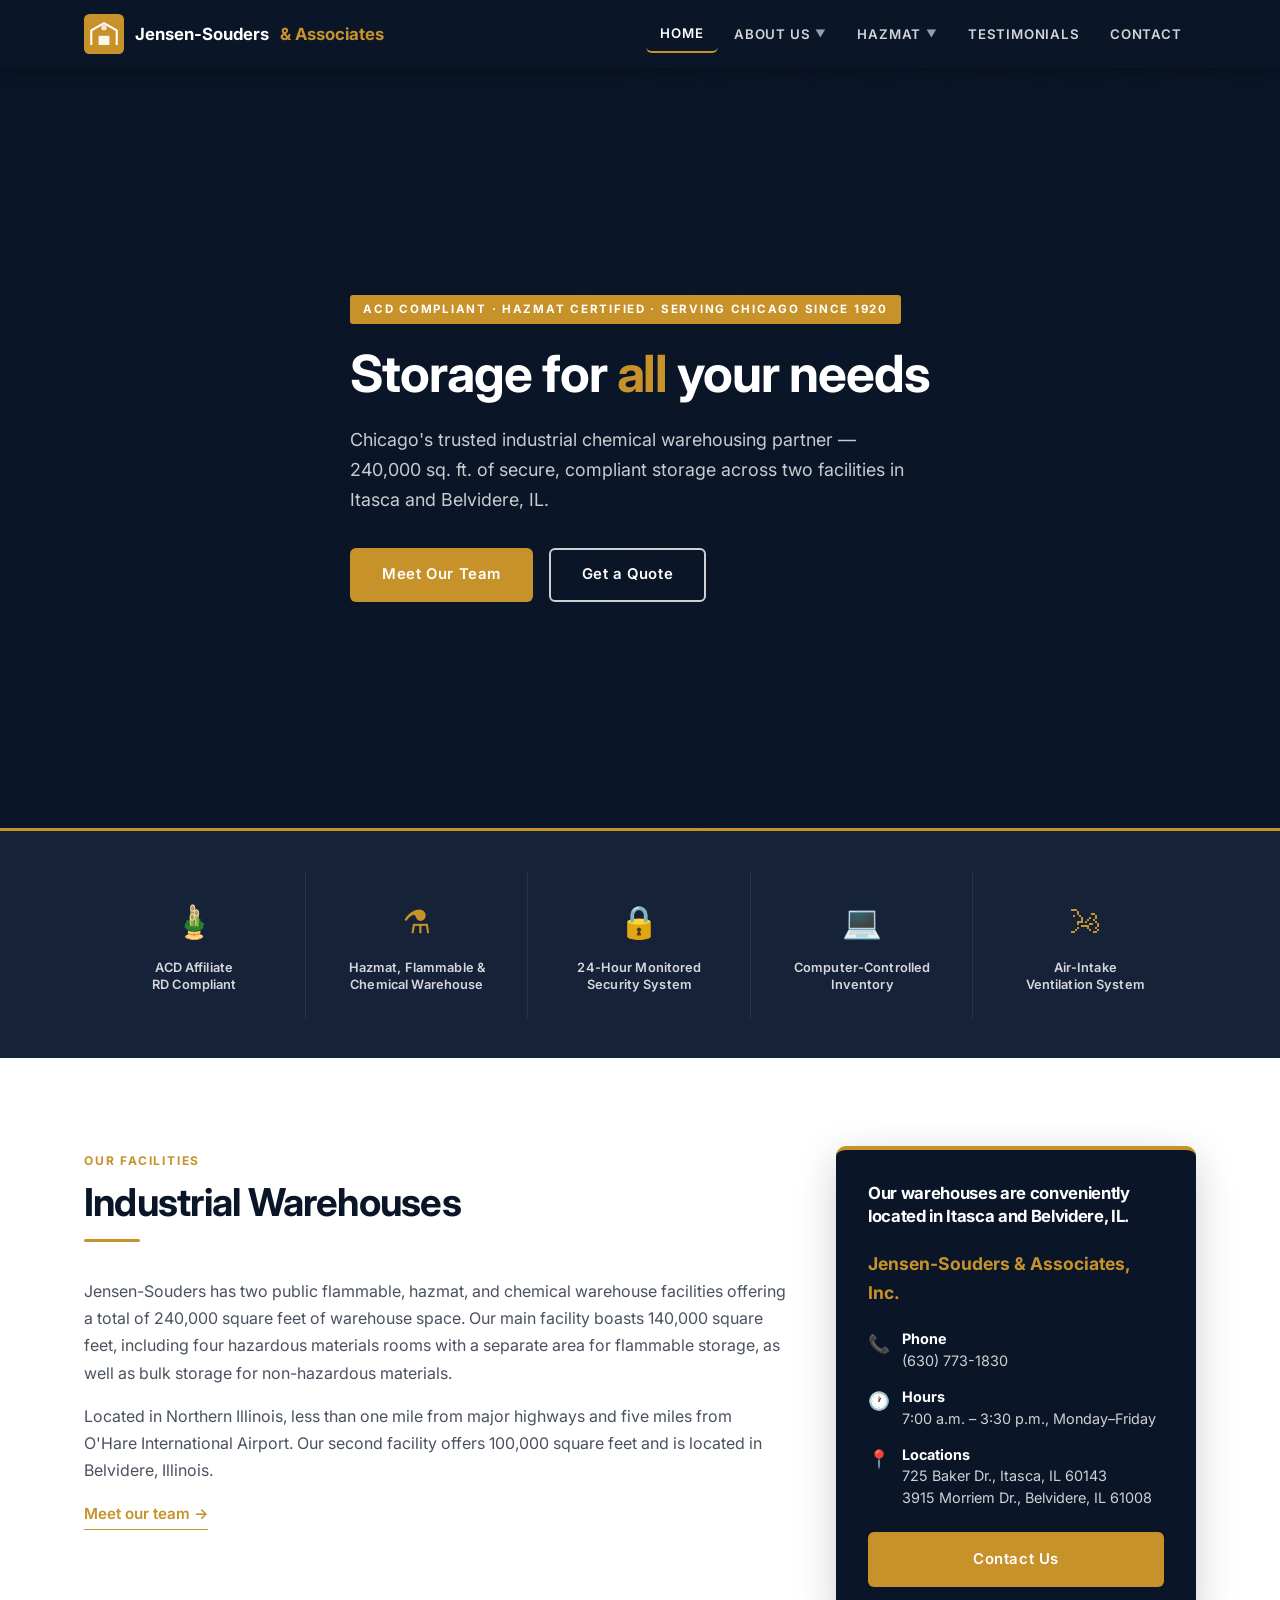
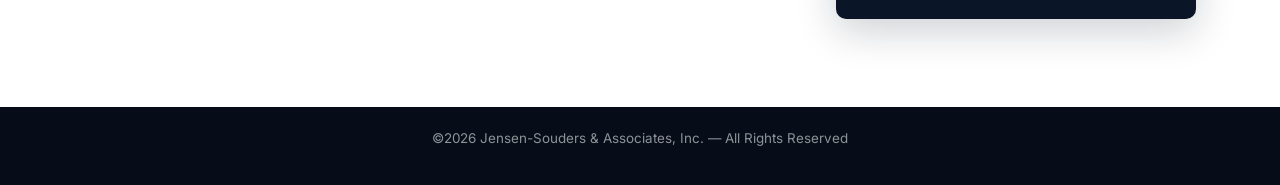
==== commit 6f83c24e: "Add autoplaying YouTube video background to home page hero The hero section now uses the Jensen-Soud" ====
--- a/index.html
+++ b/index.html
@@ -47,9 +47,18 @@
   </div>
 </nav>
 
-<!-- HERO -->
-<section class="hero">
-  <div class="hero-bg"></div>
+<!-- HERO — full-screen video background -->
+<section class="hero hero-video">
+  <!-- YouTube iframe scaled to cover viewport -->
+  <div class="hero-video-wrap">
+    <iframe
+      id="hero-yt"
+      src="https://www.youtube.com/embed/D2LSirppuwM?autoplay=1&mute=1&loop=1&playlist=D2LSirppuwM&controls=0&showinfo=0&rel=0&modestbranding=1&playsinline=1&enablejsapi=1"
+      allow="autoplay; encrypted-media"
+      allowfullscreen
+      title="Jensen-Souders facility overview"
+    ></iframe>
+  </div>
   <div class="hero-overlay"></div>
   <div class="container">
     <div class="hero-content">
--- a/css/styles.css
+++ b/css/styles.css
@@ -178,6 +178,26 @@
 .hero-lead { color: rgba(255,255,255,.78); font-size: 1.12rem; margin-bottom: 2rem; max-width: 560px; }
 .hero-buttons { display: flex; flex-wrap: wrap; gap: 1rem; }
 
+/* ── Video hero overlay ── */
+.hero-video { background: var(--navy); }
+.hero-video-wrap {
+  position: absolute; inset: 0; overflow: hidden; z-index: 0;
+}
+.hero-video-wrap iframe {
+  /* Scale the 16:9 iframe to always cover the full viewport */
+  position: absolute;
+  top: 50%; left: 50%;
+  width: 100vw;
+  height: 56.25vw;   /* 16:9 at viewport width */
+  min-height: 100%;
+  min-width: 177.78vh; /* 16:9 at viewport height */
+  transform: translate(-50%, -50%);
+  border: 0; pointer-events: none;
+}
+/* Overlay sits above video, below content */
+.hero-video .hero-overlay { z-index: 1; }
+.hero-video .container    { z-index: 2; }
+
 /* ================================================================
    PAGE HERO — inner pages
    ================================================================ */
